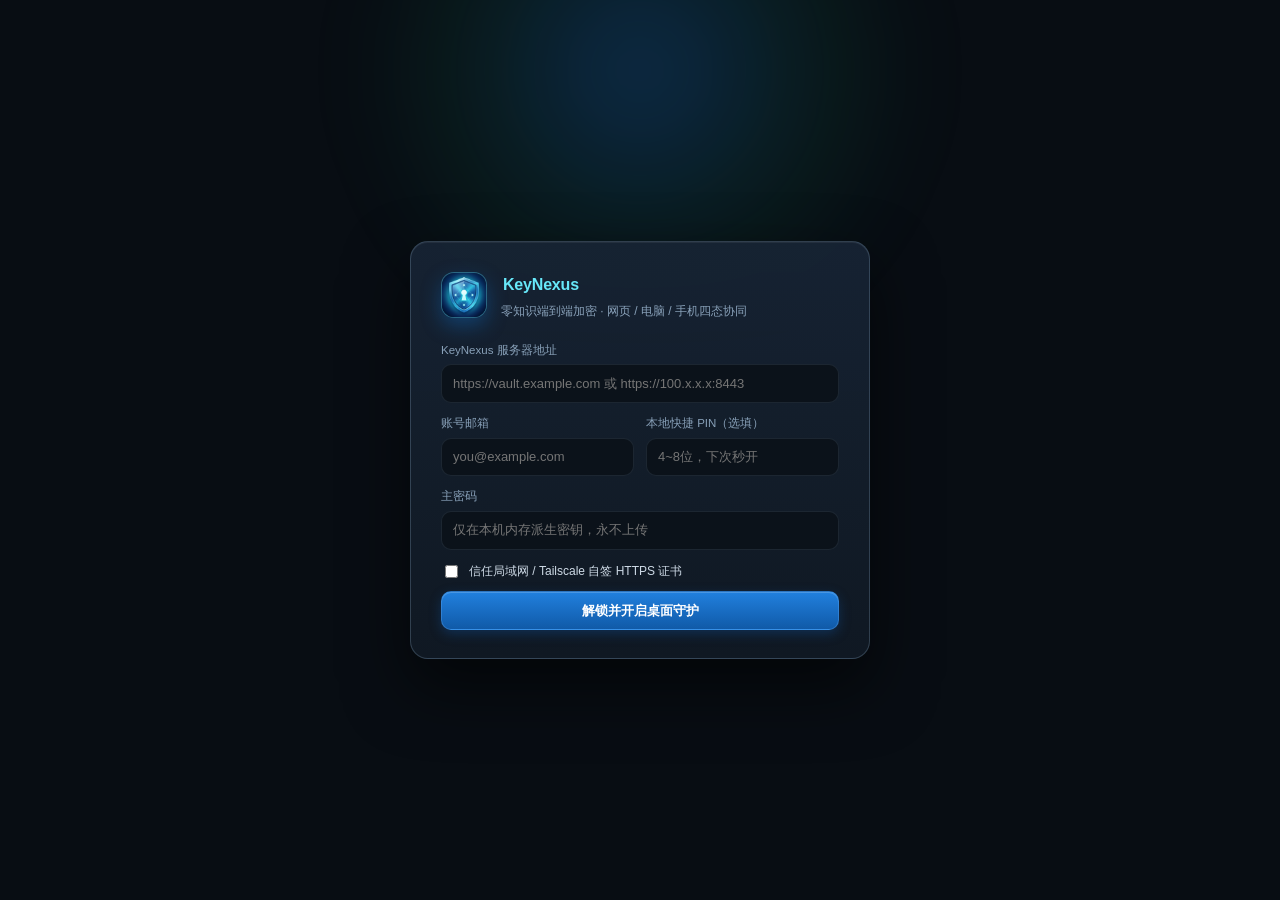
==== clients/desktop/src/index.html @ 999df2e6 "feat(web): redesign AI models page modeled after DeepSeek Harness (v2.0.6)" ====
<!doctype html>
<html lang="zh-CN">
  <head>
    <meta charset="utf-8" />
    <meta name="viewport" content="width=device-width, initial-scale=1" />
    <title>KeyNexus</title>
    <link rel="stylesheet" href="styles.css" />
  </head>
  <body>
    <!-- ==================== 1. 登录与快捷解锁屏 ==================== -->
    <section id="auth-screen" class="auth-screen">
      <div class="auth-ambient"></div>
      <div class="auth-card">
        <div class="auth-brand">
          <div class="brand-mark">
            <img src="brand-icon.png" alt="KeyNexus" class="brand-img" />
          </div>
          <div>
            <h1><span class="brand-en-accent">KeyNexus</span></h1>
            <p>零知识端到端加密 · 网页 / 电脑 / 手机四态协同</p>
          </div>
        </div>

        <!-- 短 PIN 秒开 -->
        <form id="pin-unlock-form" class="auth-form" hidden autocomplete="off">
          <div class="pin-account-pill" id="pin-account-hint"></div>
          <label class="field">
            <span>输入本机快捷 PIN 秒开密码库</span>
            <input id="pin-input" type="password" inputmode="numeric" placeholder="••••" maxlength="16" class="pin-big-input" />
          </label>
          <button type="submit" class="primary full" id="btn-pin-unlock">立即解锁</button>
          <button type="button" class="ghost full" id="btn-switch-master" style="margin-top: 8px">改用主密码重新登录</button>
          <p class="error" id="pin-error" hidden></p>
        </form>

        <!-- 主密码登录 -->
        <form id="master-unlock-form" class="auth-form" autocomplete="off">
          <label class="field">
            <span>KeyNexus 服务器地址</span>
            <input id="auth-server" type="url" placeholder="https://vault.example.com 或 https://100.x.x.x:8443" spellcheck="false" required />
          </label>
          <div class="grid-two">
            <label class="field">
              <span>账号邮箱</span>
              <input id="auth-email" type="email" placeholder="you@example.com" spellcheck="false" required />
            </label>
            <label class="field">
              <span>本地快捷 PIN（选填）</span>
              <input id="auth-setup-pin" type="password" inputmode="numeric" placeholder="4~8位，下次秒开" maxlength="16" />
            </label>
          </div>
          <label class="field">
            <span>主密码</span>
            <input id="auth-password" type="password" placeholder="仅在本机内存派生密钥，永不上传" required />
          </label>
          <label class="check-row">
            <input id="auth-insecure-tls" type="checkbox" />
            <span>信任局域网 / Tailscale 自签 HTTPS 证书</span>
          </label>

          <div id="auth-2fa-box" class="twofactor-box" hidden>
            <div class="grid-two">
              <label class="field">
                <span>验证方式</span>
                <select id="auth-2fa-provider"></select>
              </label>
              <label class="field">
                <span>两步验证码</span>
                <div class="inline-row">
                  <input id="auth-2fa-code" type="text" placeholder="6 位动态码" />
                  <button type="button" id="btn-auth-email-otp" class="ghost small" hidden>发邮件</button>
                </div>
              </label>
            </div>
          </div>

          <button type="submit" class="primary full" id="btn-master-unlock">解锁并开启桌面守护</button>
          <p class="error" id="master-error" hidden></p>
        </form>
      </div>
    </section>

    <!-- ==================== 2. 三栏主工作台 ==================== -->
    <section id="workspace" class="workspace" hidden>
      <!-- 左栏：导航与工作流入口 -->
      <aside class="sidebar">
        <div class="sidebar-brand">
          <div class="brand-mark sm">
            <img src="brand-icon.png" alt="KeyNexus" class="brand-img" />
          </div>
          <div class="brand-txt">
            <b>KeyNexus</b>
            <span id="sidebar-user-email">已加密连接</span>
          </div>
          <span class="watch-pill" id="watch-indicator" title="Win32 窗口监听状态">● 守护中</span>
        </div>

        <div class="sidebar-cta-group">
          <button type="button" class="primary full icon-cta" id="btn-new-item">
            <span>＋ 提交新密码</span>
            <kbd>Ctrl+N</kbd>
          </button>
          <button type="button" class="ai-cta full" id="btn-open-importer">
            <span>✨ 文件 / 截图 AI 导密</span>
          </button>
        </div>

        <div class="sidebar-section-title">按适用终端筛选</div>
        <nav class="nav-group">
          <button type="button" class="nav-item active" data-filter="all">
            <span class="nav-lbl"><i class="dot-ic all"></i>全部密码</span><em id="cnt-all">0</em>
          </button>
          <button type="button" class="nav-item" data-filter="universal">
            <span class="nav-lbl"><i class="dot-ic uni"></i>三端通用账户</span><em id="cnt-universal">0</em>
          </button>
          <button type="button" class="nav-item" data-filter="desktop">
            <span class="nav-lbl"><i class="dot-ic desk"></i>电脑端专属</span><em id="cnt-desktop">0</em>
          </button>
          <button type="button" class="nav-item" data-filter="web">
            <span class="nav-lbl"><i class="dot-ic web"></i>网页端专属</span><em id="cnt-web">0</em>
          </button>
          <button type="button" class="nav-item" data-filter="mobile">
            <span class="nav-lbl"><i class="dot-ic mob"></i>手机端专属</span><em id="cnt-mobile">0</em>
          </button>
          <button type="button" class="nav-item" data-filter="fav">
            <span class="nav-lbl"><i class="dot-ic fav"></i>星标收藏</span><em id="cnt-fav">0</em>
          </button>
          <button type="button" class="nav-item" data-filter="totp">
            <span class="nav-lbl"><i class="dot-ic totp"></i>Authenticator 验证器</span><em id="cnt-totp">0</em>
          </button>
        </nav>

        <div class="sidebar-section-title">文件夹分类</div>
        <nav class="nav-group folders-nav" id="folders-nav"></nav>

        <div class="sidebar-footer">
          <button type="button" class="tool-btn" id="btn-open-providers" title="配置与自定义 AI 模型提供商">🤖 模型源</button>
          <button type="button" class="tool-btn" id="btn-sync-now" title="立即与服务器同步">⟳ 同步</button>
          <button type="button" class="tool-btn" id="btn-open-settings" title="PIN 与桌面监听设置">⚙ 设置</button>
          <button type="button" class="tool-btn lock" id="btn-lock-vault" title="立即锁定密码库">🔒 锁定</button>
        </div>
      </aside>

      <!-- 中栏：快速检索 + 悬停一键复制/键入列表 -->
      <section class="list-pane">
        <div class="list-header">
          <div class="search-box">
            <svg class="search-ic" viewBox="0 0 20 20" width="14" height="14">
              <path d="M8.5 3a5.5 5.5 0 104.38 8.82l3.65 3.65a.75.75 0 101.06-1.06l-3.65-3.65A5.5 5.5 0 008.5 3zm-4 5.5a4 4 0 118 0 4 4 0 01-8 0z" fill="currentColor" />
            </svg>
            <input id="vault-search" type="search" placeholder="搜索名称、账号、域名、.exe…" spellcheck="false" />
            <kbd>Ctrl+F</kbd>
          </div>
          <div class="list-submeta">
            <span id="list-filter-title">全部密码</span>
            <span id="list-result-count" class="muted">0 项</span>
          </div>
        </div>

        <ul id="vault-list" class="vault-list"></ul>

        <div id="vault-empty" class="empty-pane" hidden>
          <div class="empty-icon">🔐</div>
          <p>当前分类下还没有密码记录</p>
          <div class="inline-row" style="justify-content: center">
            <button type="button" class="ghost small" id="btn-empty-create">＋ 手动录入</button>
            <button type="button" class="ghost small" id="btn-empty-ai">✨ 文件 AI 导入</button>
          </div>
        </div>
      </section>

      <!-- 右栏：主画布 -->
      <main class="detail-pane">
        <!-- 欢迎仪表盘（空状态不再单调，直观展示四端概况与快捷卡片） -->
        <div id="pane-welcome" class="welcome-dashboard">
          <div class="dash-hero">
            <h2>欢迎回来，密码守护已就绪</h2>
            <p>全部敏感凭据均以 AES-256-CBC + HMAC-SHA256 零知识密文同步，点击左侧条目查看或直接使用下方快捷入口。</p>
          </div>

          <div class="bento-stats">
            <div class="stat-tile" data-jump="universal">
              <span class="st-tag uni">🌐 三端通用</span>
              <strong id="dash-cnt-uni">0</strong>
              <small>网页 · 电脑 · 手机同号互通</small>
            </div>
            <div class="stat-tile" data-jump="desktop">
              <span class="st-tag desk">💻 电脑端专属</span>
              <strong id="dash-cnt-desk">0</strong>
              <small>打开 .exe 自动右上角提示</small>
            </div>
            <div class="stat-tile" data-jump="web">
              <span class="st-tag web">🕸 网页端专属</span>
              <strong id="dash-cnt-web">0</strong>
              <small>浏览器插件自动填表抓密</small>
            </div>
            <div class="stat-tile" data-jump="mobile">
              <span class="st-tag mob">📱 手机端专属</span>
              <strong id="dash-cnt-mob">0</strong>
              <small>Android 系统级自动填充</small>
            </div>
          </div>

          <div class="shortcut-cards">
            <div class="sc-card">
              <div class="sc-keys"><kbd>Ctrl</kbd> + <kbd>Alt</kbd> + <kbd>P</kbd></div>
              <div>
                <b>识别当前窗口查密码</b>
                <p>在任意软件内按下，右上角立即浮现不抢焦点的密码提示卡，一键模拟键入。</p>
              </div>
            </div>
            <div class="sc-card">
              <div class="sc-keys"><kbd>Ctrl</kbd> + <kbd>Alt</kbd> + <kbd>N</kbd></div>
              <div>
                <b>为当前软件随手记密码</b>
                <p>自动抓取刚才前台软件的 `.exe` 进程名与窗口标题，填完密码回车即绑定。</p>
              </div>
            </div>
          </div>
        </div>

        <!-- 条目详情页（精致分组卡片 + 彩色字符着色 + SVG 动态码进度环） -->
        <div id="pane-detail" class="content-shell" hidden>
          <div class="detail-hero-card">
            <div class="hero-left">
              <div class="squircle-avatar lg" id="d-avatar">PW</div>
              <div class="hero-titles">
                <div class="hero-title-row">
                  <h2 id="d-name"></h2>
                  <button type="button" class="fav-toggle" id="btn-d-fav" title="收藏 / 取消收藏">☆</button>
                </div>
                <div id="d-badges" class="badges"></div>
              </div>
            </div>
            <div class="head-actions">
              <button type="button" class="ghost small" id="btn-d-edit">✎ 编辑</button>
              <button type="button" class="ghost small danger" id="btn-d-delete">删除</button>
            </div>
          </div>

          <!-- 主快捷操作栏 -->
          <div class="quick-action-strip">
            <button type="button" class="primary" id="btn-d-autotype">⌨ 键入密码到上一窗口</button>
            <button type="button" class="ghost" id="btn-d-autotype-both">键入「账号 + Tab + 密码」</button>
            <button type="button" class="ghost" data-copy="password">📋 安全复制密码</button>
          </div>

          <!-- 核心凭据分组 -->
          <div class="field-group-card">
            <div class="fg-row">
              <div class="fg-meta">
                <span class="fg-label">账号 / 用户名</span>
                <code id="d-username" class="fg-value"></code>
              </div>
              <button type="button" class="ghost small" data-copy="username">复制账号</button>
            </div>

            <div class="fg-row">
              <div class="fg-meta">
                <div class="fg-label-line">
                  <span class="fg-label">登录密码</span>
                  <span id="d-strength-pill" class="strength-pill"></span>
                </div>
                <div id="d-password" class="fg-value pwd-masked">••••••••••••••</div>
              </div>
              <div class="inline-row">
                <button type="button" class="ghost small" id="btn-d-reveal">显示</button>
                <button type="button" class="ghost small" data-copy="password">复制密码</button>
              </div>
            </div>

            <div class="fg-row" id="d-totp-row" hidden>
              <div class="fg-meta">
                <span class="fg-label">Authenticator 动态码</span>
                <div class="totp-display-line">
                  <code id="d-totp" class="totp-code"></code>
                  <div class="totp-ring-wrap">
                    <svg class="totp-ring" viewBox="0 0 24 24" width="20" height="20">
                      <circle class="ring-bg" cx="12" cy="12" r="9" />
                      <circle class="ring-fg" id="d-totp-circle" cx="12" cy="12" r="9" stroke-dasharray="56.55" stroke-dashoffset="0" />
                    </svg>
                    <span id="d-totp-left" class="muted"></span>
                  </div>
                </div>
              </div>
              <button type="button" class="ghost small" data-copy="totp">复制验证码</button>
            </div>
          </div>

          <!-- 关联网址与终端规则分组 -->
          <div class="field-group-card" id="d-uris-row" hidden>
            <div class="fg-section-head">关联终端与自动触发规则</div>
            <div id="d-uris" class="uri-chip-list"></div>
          </div>

          <!-- 备注分组 -->
          <div class="field-group-card" id="d-notes-row" hidden>
            <div class="fg-section-head">安全备注</div>
            <pre id="d-notes" class="notes-pre"></pre>
          </div>
        </div>

        <!-- Authenticator 独立动态码竖栏中枢 -->
        <div id="pane-authenticator" class="content-shell" hidden>
          <div class="detail-hero-card da-header">
            <div>
              <h2 style="margin: 0; font-size: 18px">Authenticator 动态码中枢</h2>
              <p class="muted" style="margin: 4px 0 0">所有含两步验证密钥的凭据集中实时刷新，支持一键安全复制或直接键入</p>
            </div>
            <button type="button" class="primary" id="btn-da-toggle-add">＋ 添加验证器</button>
          </div>

          <form id="da-add-form" class="content-card da-add-form" hidden autocomplete="off">
            <div class="card-head">
              <div>
                <h2 style="font-size: 15.5px">新增 Authenticator 验证器</h2>
                <p class="muted" style="margin: 2px 0 0">支持粘贴 Base32 密钥或完整 otpauth:// URI 自动识别名称与账号</p>
              </div>
              <button type="button" class="ghost small" id="btn-da-cancel">收起</button>
            </div>
            <label class="field">
              <span>Authenticator 密钥或 otpauth:// *</span>
              <input id="da-secret" type="text" placeholder="粘贴 Base32 密钥或 otpauth://totp/..." spellcheck="false" required />
            </label>
            <div class="grid-two">
              <label class="field">
                <span>服务名称 *</span>
                <input id="da-name" type="text" placeholder="如：GitHub / Google / 微信" required />
              </label>
              <label class="field">
                <span>账号 / 备注（选填）</span>
                <input id="da-user" type="text" placeholder="邮箱、手机号或用户名" spellcheck="false" />
              </label>
            </div>
            <div class="detail-cta" style="margin-top: 8px">
              <button type="submit" class="primary" id="btn-da-save">🔒 本地零知识加密并保存</button>
            </div>
            <p id="da-add-err" class="error" hidden></p>
          </form>

          <div id="da-list" class="da-list"></div>

          <div id="da-empty" class="empty-pane" hidden>
            <div class="empty-icon">⏱</div>
            <p>暂无 Authenticator 验证器记录</p>
            <button type="button" class="ghost small" id="btn-da-empty-add">＋ 添加首个验证器</button>
          </div>
        </div>

        <!-- 新建 / 编辑密码表单 -->
        <form id="pane-editor" class="content-card" hidden autocomplete="off">
          <div class="card-head">
            <div>
              <h2 id="ed-heading">提交新密码</h2>
              <p class="muted" style="margin: 2px 0 0">在本地完成端到端加密后同步至服务器</p>
            </div>
            <button type="button" class="ghost small" id="btn-ed-cancel">取消</button>
          </div>

          <div class="grid-two">
            <label class="field">
              <span>条目名称 *</span>
              <input id="f-name" type="text" placeholder="如：微信 / Navicat / GitHub" required />
            </label>
            <label class="field">
              <span>适用端口范围（服务端四态分类）</span>
              <select id="f-scope">
                <option value="universal">🌐 三端统一通用账户（网页+电脑+手机互通）</option>
                <option value="desktop">💻 仅电脑客户端密码</option>
                <option value="web">🕸 仅网页端密码</option>
                <option value="mobile">📱 仅手机端密码</option>
              </select>
            </label>
          </div>

          <div class="grid-two">
            <label class="field">
              <span>账号 / 用户名</span>
              <input id="f-username" type="text" placeholder="邮箱、手机号或用户名" spellcheck="false" />
            </label>
            <div class="field">
              <div class="fg-label-line" style="margin-bottom: 4px">
                <span style="font-size: 11px; color: var(--muted)">密码（纯验证器可留空）</span>
                <span id="f-pwd-strength" class="strength-inline"></span>
              </div>
              <div class="inline-row">
                <input id="f-password" type="password" placeholder="输入或点右侧生成强密码" />
                <button type="button" class="ghost small" id="btn-f-eye">显示</button>
                <button type="button" class="ghost small" id="btn-f-gen" title="生成 20 位随机高强度密码">🎲 生成</button>
              </div>
            </div>
          </div>

          <div class="app-picker-box">
            <div class="picker-bar">
              <span>🖥 快速绑定电脑程序（打开该软件时右上角自动给密码提示）</span>
              <button type="button" class="ghost small" id="btn-refresh-apps">↻ 刷新运行中程序</button>
            </div>
            <div class="inline-row">
              <select id="running-apps-select">
                <option value="">-- 点选当前正在运行的 Windows 程序 --</option>
              </select>
              <input id="app-title-filter" type="text" placeholder="可选：仅窗口标题含关键词时提示（如 *登录*）" />
              <button type="button" class="ghost small" id="btn-add-app-rule">＋ 添加规则</button>
            </div>
          </div>

          <label class="field">
            <span>匹配规则列表（每行一条：网址 `https://...` / 电脑程序 `app://进程.exe` / 手机应用 `androidapp://包名`）</span>
            <textarea id="f-uris" rows="3" placeholder="https://wx.qq.com&#10;app://WeChat.exe&#10;androidapp://com.tencent.mm" spellcheck="false"></textarea>
          </label>

          <div class="grid-two">
            <label class="field">
              <span>Authenticator 密钥（选填）</span>
              <input id="f-totp" type="text" placeholder="Base32 密钥或 otpauth:// URI" spellcheck="false" />
            </label>
            <label class="field">
              <span>电脑软件启动提示策略</span>
              <select id="f-trigger">
                <option value="launch">程序每次新启动时提示一次（推荐，切窗口不打扰）</option>
                <option value="always">每次切到匹配窗口时都提示</option>
                <option value="hotkey">静默，仅按 Ctrl+Alt+P 时提示</option>
              </select>
            </label>
          </div>

          <div class="grid-two">
            <label class="field">
              <span>所属文件夹</span>
              <select id="f-folder"><option value="">无文件夹</option></select>
            </label>
            <label class="check-row" style="padding-top: 24px">
              <input id="f-favorite" type="checkbox" />
              <span>设为星标收藏</span>
            </label>
          </div>

          <label class="field">
            <span>备注（选填）</span>
            <textarea id="f-notes" rows="2" placeholder="备注说明、安全问题、端口号等…"></textarea>
          </label>

          <div class="detail-cta">
            <button type="submit" class="primary" id="btn-f-submit">加密保存到 PWDSV 服务器</button>
          </div>
          <p class="error" id="ed-error" hidden></p>
        </form>

        <!-- 多格式文件识别 + AI 智能解析导入台（三步向导式排版） -->
        <div id="pane-importer" class="content-card wide-card" hidden>
          <div class="card-head">
            <div>
              <h2>✨ 多格式文件识别与 AI 密码导入工作台</h2>
              <p class="muted" style="margin: 3px 0 0">原始文件仅在本机内存中读取并直连你选的模型 API，核对无误后本地零知识加密入库</p>
            </div>
            <button type="button" class="ghost small" id="btn-imp-manage-providers">🤖 切换 / 自定义模型提供商</button>
          </div>

          <div class="stepper-bar">
            <div class="step-pill active"><b>1</b> 选择文档 / 表格 / 粘贴截图</div>
            <span class="step-arrow">→</span>
            <div class="step-pill"><b>2</b> 本机直连 AI 归一提取</div>
            <span class="step-arrow">→</span>
            <div class="step-pill"><b>3</b> 核对端口分类并加密上云</div>
          </div>

          <div class="importer-toolbar">
            <label class="field" style="flex: 1; margin: 0">
              <span>当前启用的 AI 模型提供商</span>
              <select id="imp-provider-select"></select>
            </label>
            <label class="check-row" style="margin: 18px 0 0">
              <input id="imp-force-ai" type="checkbox" />
              <span>标准表格也强制调用 AI 深度推断四态分类</span>
            </label>
          </div>

          <div class="dropzone" id="imp-dropzone">
            <div class="format-badges">
              <span>📊 Excel .xlsx</span>
              <span>📄 Word .docx</span>
              <span>📑 PDF 文档</span>
              <span>📋 CSV / JSON</span>
              <span>📝 TXT / MD</span>
              <span>🖼 密码截图 (Ctrl+V)</span>
            </div>
            <p class="drop-title">将任意密码文件拖拽到此处，或直接按 <kbd>Ctrl</kbd> + <kbd>V</kbd> 粘贴截图</p>
            <div class="inline-row" style="justify-content: center; margin-top: 12px">
              <button type="button" class="primary" id="btn-imp-pick-file">📂 选择本地文件开始识别</button>
              <button type="button" class="ghost" id="btn-imp-toggle-text">📝 粘贴杂乱文字解析</button>
            </div>
            <input id="imp-file-input" type="file" accept=".csv,.tsv,.xlsx,.docx,.pdf,.txt,.md,.json,image/*" hidden />
          </div>

          <div id="imp-raw-text-box" style="margin-top: 10px" hidden>
            <textarea id="imp-raw-text" rows="4" placeholder="粘贴任意格式的账号密码文字记录，AI 会自动提取并划分适用端口…"></textarea>
            <button type="button" class="primary" id="btn-imp-parse-text" style="margin-top: 6px">开始提取上方文本</button>
          </div>

          <p id="imp-status" class="site-status" hidden></p>
          <p id="imp-error" class="error" hidden></p>

          <div id="imp-preview-wrap" hidden style="margin-top: 16px">
            <div class="picker-bar">
              <b id="imp-preview-summary">识别结果核对表（可直接点击单元格修改）</b>
              <select id="imp-batch-scope" class="small-select">
                <option value="">批量设置勾选行的适用端口…</option>
                <option value="universal">全部设为：🌐 三端通用</option>
                <option value="web">全部设为：🕸 网页端</option>
                <option value="desktop">全部设为：💻 电脑端</option>
                <option value="mobile">全部设为：📱 手机端</option>
              </select>
            </div>

            <div class="preview-table-scroll">
              <table class="preview-table">
                <thead>
                  <tr>
                    <th style="width: 34px"><input type="checkbox" id="imp-check-all" checked /></th>
                    <th>名称</th>
                    <th>账号 / 用户名</th>
                    <th>密码</th>
                    <th>匹配 URI 规则</th>
                    <th style="width: 120px">适用端口</th>
                    <th style="width: 78px">比对状态</th>
                  </tr>
                </thead>
                <tbody id="imp-preview-tbody"></tbody>
              </table>
            </div>

            <div class="detail-cta">
              <button type="button" class="primary" id="btn-imp-commit">🔒 本地零知识加密并批量上传到服务器</button>
            </div>
          </div>
        </div>

        <!-- AI 模型提供商管理中心 -->
        <div id="pane-providers" class="content-card wide-card" hidden>
          <div class="card-head">
            <div>
              <h2>🤖 AI 模型提供商配置中心</h2>
              <p class="muted" style="margin: 3px 0 0">API Key 由 Windows DPAPI 绑定本机系统账户加密存储，支持内置预设与任意自定义网关</p>
            </div>
            <button type="button" class="ghost small" id="btn-prov-back">← 返回导密工作台</button>
          </div>

          <div class="providers-split">
            <div class="prov-left">
              <div class="picker-bar">
                <span>已保存的模型源</span>
                <button type="button" class="ghost small" id="btn-prov-new-custom">＋ 自定义提供商</button>
              </div>
              <ul id="prov-list" class="vault-list prov-ul"></ul>
              <div class="field" style="margin-top: 10px">
                <span>从内置主流厂商模板添加：</span>
                <div class="inline-row">
                  <select id="prov-preset-select"></select>
                  <button type="button" class="ghost small" id="btn-prov-add-preset">套用模板</button>
                </div>
              </div>
            </div>

            <form id="prov-form" class="prov-right" autocomplete="off">
              <div class="grid-two">
                <label class="field">
                  <span>提供商显示名称 *</span>
                  <input id="p-name" type="text" placeholder="如：我的自建 NewAPI / DeepSeek" required />
                </label>
                <label class="field">
                  <span>接口协议类型 *</span>
                  <select id="p-protocol">
                    <option value="openai-compatible">OpenAI 兼容 (/chat/completions)</option>
                    <option value="gemini">Google Gemini 原生协议</option>
                    <option value="anthropic">Anthropic Claude 原生协议</option>
                  </select>
                </label>
              </div>
              <label class="field">
                <span>API Base URL *</span>
                <input id="p-baseurl" type="url" placeholder="https://api.deepseek.com/v1 或自定义反代地址" spellcheck="false" required />
              </label>
              <label class="check-row">
                <input id="p-exact" type="checkbox" />
                <span>上方地址已是完整精确端点（不再自动追加 `/chat/completions` 等路径）</span>
              </label>
              <label class="field">
                <span>API Key（本地 Ollama 等免鉴权服务可留空）</span>
                <div class="inline-row">
                  <input id="p-apikey" type="password" placeholder="sk-..." spellcheck="false" />
                  <button type="button" class="ghost small" id="btn-prov-detect" title="根据 Base URL 与 API Key 拉取可用模型">🔍 检测模型</button>
                </div>
              </label>
              <div class="grid-two">
                <label class="field">
                  <span>文本解析模型 ID *</span>
                  <input id="p-text-model" type="text" list="p-models-datalist" placeholder="如 deepseek-chat / qwen-plus" required />
                </label>
                <label class="field">
                  <span>图片视觉模型 ID（识图/扫描件必填）</span>
                  <input id="p-vision-model" type="text" list="p-models-datalist" placeholder="如 qwen-vl-max / gpt-4o-mini" />
                </label>
              </div>
              <datalist id="p-models-datalist"></datalist>
              <div id="p-model-picker-row" class="field" hidden>
                <span>已检测到的可用模型（选中后点击填入）</span>
                <div class="inline-row">
                  <select id="p-model-quick"></select>
                  <button type="button" class="ghost small" id="btn-p-use-text">设为文本</button>
                  <button type="button" class="ghost small" id="btn-p-use-vision">设为视觉</button>
                </div>
              </div>
              <label class="field">
                <span>自定义请求头 JSON（选填，供私有网关鉴权）</span>
                <input id="p-headers" type="text" placeholder='{"X-Custom-Token":"xxx"}' spellcheck="false" />
              </label>
              <div class="detail-cta">
                <button type="submit" class="primary">保存并设为当前模型源</button>
                <button type="button" class="ghost" id="btn-prov-test">⚡ 测试连通性</button>
                <button type="button" class="ghost danger" id="btn-prov-delete">删除</button>
              </div>
              <p id="prov-msg" class="muted" style="margin-top: 8px"></p>
            </form>
          </div>
        </div>

        <!-- 设置页 -->
        <div id="pane-settings" class="content-card" hidden>
          <div class="card-head">
            <div class="inline-row">
              <h2 style="margin: 0">⚙ 桌面守护与安全设置</h2>
              <span id="st-cur-ver" class="badge universal">v2.0.6</span>
            </div>
            <button type="button" class="ghost small" id="btn-st-close">返回</button>
          </div>

          <h3 style="margin: 0 0 6px; font-size: 14px">🔄 软件版本与一键更新</h3>
          <p class="muted" style="margin: 0 0 8px">支持填 GitHub 仓库（如 <code>user/repo</code>）直接拉取 GitHub Releases，或留空跟随服务器 <code>/client-releases/latest.json</code>。</p>
          <div class="inline-row">
            <input id="st-update-url" type="text" placeholder="填 GitHub 仓库（如 user/repo）或 latest.json 地址（留空跟随服务器）" spellcheck="false" />
            <button type="button" class="ghost" id="btn-st-check-update">检查更新</button>
            <button type="button" class="primary" id="btn-st-apply-update" hidden>⬇ 一键更新</button>
          </div>
          <p id="st-update-status" class="site-status" style="margin-top: 8px" hidden></p>

          <hr class="sep" />

          <label class="check-row">
            <input id="st-watch-enabled" type="checkbox" />
            <span>开启桌面应用启动监听与右上角无焦点密码提示卡（仅匹配「电脑端」与「三端通用」记录）</span>
          </label>

          <div class="grid-two" style="margin-top: 12px">
            <label class="field">
              <span>空闲自动锁定时间（分钟，0 = 不自动锁）</span>
              <input id="st-lock-mins" type="number" min="0" max="1440" />
            </label>
            <label class="field">
              <span>安全复制后自动清空剪贴板（秒）</span>
              <input id="st-clip-sec" type="number" min="5" max="300" />
            </label>
          </div>

          <hr class="sep" />
          <h3 style="margin: 0 0 6px; font-size: 14px">本机快捷 PIN（PBKDF2 + AES-256-GCM + Windows DPAPI）</h3>
          <p class="muted" id="st-pin-status"></p>
          <div class="inline-row">
            <input id="st-new-pin" type="password" inputmode="numeric" placeholder="输入新的 4 ~ 12 位快捷 PIN" maxlength="16" />
            <button type="button" class="ghost" id="btn-st-save-pin">保存新 PIN</button>
            <button type="button" class="ghost danger" id="btn-st-clear-pin">清除 PIN</button>
          </div>

          <div class="detail-cta">
            <button type="button" class="primary" id="btn-st-save">保存偏好设置</button>
          </div>
        </div>
      </main>
    </section>

    <footer id="toast-bar" class="toast-bar" hidden></footer>
    <script src="app.js" type="module"></script>
  </body>
</html>
---- clients/desktop/src/styles.css ----
:root {
  --bg: #090e14;
  --sidebar: #0d151f;
  --list-bg: #101924;
  --panel: #14202e;
  --panel-elevated: #182738;
  --line: rgba(164, 198, 232, 0.11);
  --line-strong: rgba(164, 198, 232, 0.22);
  --text: #edf3f9;
  --muted: #88a0b8;
  --brand: #1368c4;
  --brand-hover: #1b7ae0;
  --ok: #2ebd85;
  --warn: #f0ad4e;
  --err: #ef6b73;
  --radius-lg: 14px;
  --radius-md: 10px;
  --radius-sm: 7px;
}

* {
  box-sizing: border-box;
}

::-webkit-scrollbar {
  width: 6px;
  height: 6px;
}
::-webkit-scrollbar-thumb {
  background: rgba(140, 175, 210, 0.18);
  border-radius: 999px;
}
::-webkit-scrollbar-thumb:hover {
  background: rgba(140, 175, 210, 0.32);
}

html,
body {
  margin: 0;
  padding: 0;
  height: 100%;
  background: var(--bg);
  color: var(--text);
  font: 13px/1.52 "Inter", "Segoe UI Variable Text", "Segoe UI", "PingFang SC", "Microsoft YaHei", sans-serif;
  user-select: none;
  -webkit-font-smoothing: antialiased;
}

[hidden] {
  display: none !important;
}

/* ==================== 1. 登录与 PIN 解锁屏 ==================== */
.auth-screen {
  position: relative;
  height: 100vh;
  display: flex;
  align-items: center;
  justify-content: center;
  padding: 24px;
  overflow: hidden;
  background: #080d13;
}

.auth-ambient {
  position: absolute;
  width: 680px;
  height: 420px;
  top: -140px;
  background: radial-gradient(circle, rgba(25, 118, 210, 0.28) 0%, rgba(16, 185, 129, 0.08) 45%, transparent 72%);
  filter: blur(36px);
  pointer-events: none;
}

.auth-card {
  position: relative;
  width: 460px;
  background: linear-gradient(180deg, rgba(23, 36, 52, 0.94), rgba(16, 25, 36, 0.97));
  border: 1px solid var(--line-strong);
  border-radius: 18px;
  padding: 28px 30px;
  box-shadow: 0 28px 64px rgba(0, 0, 0, 0.58), inset 0 1px 0 rgba(255, 255, 255, 0.06);
}

.auth-brand {
  display: flex;
  align-items: center;
  gap: 14px;
  margin-bottom: 22px;
}

.brand-mark {
  width: 46px;
  height: 46px;
  border-radius: 13px;
  background: #071428;
  border: 1px solid rgba(86, 204, 242, 0.45);
  display: flex;
  align-items: center;
  justify-content: center;
  overflow: hidden;
  box-shadow: 0 8px 20px rgba(14, 116, 214, 0.36), inset 0 1px 0 rgba(186, 230, 253, 0.28);
  flex: none;
}

.brand-img {
  width: 100%;
  height: 100%;
  object-fit: cover;
  display: block;
}

.brand-mark.sm {
  width: 32px;
  height: 32px;
  border-radius: 9px;
}

.brand-en-accent {
  font-weight: 600;
  font-size: 16px;
  color: #67e8f9;
  margin-left: 2px;
}

.brand-txt b em {
  font-style: normal;
  font-size: 11.5px;
  font-weight: 600;
  color: #67e8f9;
  margin-left: 2px;
}

.auth-brand h1 {
  font-size: 19px;
  font-weight: 700;
  margin: 0;
  letter-spacing: -0.01em;
}

.auth-brand p {
  font-size: 12px;
  color: var(--muted);
  margin: 3px 0 0;
}

.pin-account-pill {
  padding: 9px 12px;
  border-radius: var(--radius-md);
  background: rgba(15, 29, 44, 0.9);
  border: 1px solid var(--line);
  font-size: 12px;
  color: #b7d7f7;
  margin-bottom: 14px;
  word-break: break-all;
}

.pin-big-input {
  text-align: center;
  font-size: 20px !important;
  letter-spacing: 0.35em;
  padding: 10px !important;
}

/* ==================== 通用表单与按钮控件 ==================== */
.field {
  display: block;
  margin-bottom: 12px;
}

.field > span {
  display: block;
  font-size: 11.5px;
  font-weight: 500;
  color: var(--muted);
  margin-bottom: 5px;
}

input[type="text"],
input[type="url"],
input[type="email"],
input[type="password"],
input[type="search"],
input[type="number"],
select,
textarea {
  width: 100%;
  padding: 8.5px 11px;
  border-radius: var(--radius-md);
  border: 1px solid var(--line);
  background: #0b121a;
  color: var(--text);
  font: inherit;
  transition: border-color 0.15s, box-shadow 0.15s;
  outline: none;
}

textarea {
  resize: vertical;
  font-family: "JetBrains Mono", "Cascadia Mono", Consolas, monospace;
  font-size: 12px;
  line-height: 1.5;
}

input:focus,
select:focus,
textarea:focus {
  border-color: #3589e0;
  box-shadow: 0 0 0 3px rgba(53, 137, 224, 0.16);
}

.check-row {
  display: flex;
  align-items: center;
  gap: 8px;
  font-size: 12px;
  color: #cdd9e5;
  margin-bottom: 10px;
  cursor: pointer;
}

.inline-row {
  display: flex;
  align-items: center;
  gap: 8px;
}

.inline-row > input,
.inline-row > select {
  flex: 1;
}

.grid-two {
  display: grid;
  grid-template-columns: 1fr 1fr;
  gap: 12px;
}

button {
  font: inherit;
  cursor: pointer;
  transition: all 0.14s ease;
}

button.primary {
  padding: 9px 16px;
  border-radius: var(--radius-md);
  border: 1px solid rgba(112, 184, 255, 0.28);
  background: linear-gradient(180deg, #2180de 0%, #105aa8 100%);
  color: #fff;
  font-weight: 600;
  box-shadow: 0 4px 12px rgba(16, 90, 168, 0.35), inset 0 1px 0 rgba(255, 255, 255, 0.18);
}

button.primary:hover:not(:disabled) {
  background: linear-gradient(180deg, #2a8be8 0%, #1466bc 100%);
  transform: translateY(-0.5px);
}

button.primary:disabled {
  opacity: 0.55;
  cursor: default;
}

button.full {
  width: 100%;
}

button.ghost {
  padding: 7.5px 12px;
  border-radius: var(--radius-md);
  border: 1px solid var(--line);
  background: rgba(28, 43, 61, 0.72);
  color: var(--text);
}

button.ghost:hover {
  background: rgba(38, 58, 82, 0.92);
  border-color: var(--line-strong);
}

button.ghost.small {
  padding: 4.5px 9.5px;
  font-size: 11.5px;
  border-radius: var(--radius-sm);
  white-space: nowrap;
}

button.danger {
  color: #ff949c;
  border-color: rgba(239, 107, 115, 0.3);
}

button.danger:hover {
  background: rgba(239, 107, 115, 0.14);
}

.error {
  color: var(--err);
  font-size: 12px;
  margin: 8px 0 0;
}

.twofactor-box {
  padding: 10px 12px 2px;
  margin-bottom: 10px;
  border-radius: var(--radius-md);
  background: rgba(16, 30, 46, 0.85);
  border: 1px solid rgba(53, 137, 224, 0.3);
}

kbd {
  background: rgba(255, 255, 255, 0.06);
  border: 1px solid var(--line);
  border-radius: 5px;
  padding: 1px 5px;
  font-family: ui-monospace, Consolas, monospace;
  font-size: 10.5px;
  color: #b5cbe0;
}

/* ==================== 2. 三栏主工作台 ==================== */
.workspace {
  display: grid;
  grid-template-columns: 232px 320px 1fr;
  height: 100vh;
}

/* 左栏：导航 */
.sidebar {
  background: var(--sidebar);
  border-right: 1px solid var(--line);
  display: flex;
  flex-direction: column;
  padding: 14px 12px 12px;
}

.sidebar-brand {
  display: flex;
  align-items: center;
  gap: 9px;
  padding: 2px 4px 14px;
}

.brand-txt {
  display: flex;
  flex-direction: column;
  min-width: 0;
  flex: 1;
}

.brand-txt b {
  font-size: 14px;
  letter-spacing: 0.04em;
  color: #f0f7ff;
  line-height: 1.2;
}

.brand-txt span {
  font-size: 10.5px;
  color: var(--muted);
  overflow: hidden;
  text-overflow: ellipsis;
  white-space: nowrap;
}

.watch-pill {
  font-size: 10px;
  font-weight: 600;
  color: #5eead4;
  background: rgba(45, 212, 191, 0.12);
  border: 1px solid rgba(45, 212, 191, 0.28);
  border-radius: 999px;
  padding: 2px 7px;
  white-space: nowrap;
}

.watch-pill.off {
  color: var(--muted);
  background: transparent;
  border-color: var(--line);
}

.sidebar-cta-group {
  display: flex;
  flex-direction: column;
  gap: 7px;
  margin-bottom: 14px;
}

.icon-cta {
  display: flex;
  align-items: center;
  justify-content: space-between;
  padding: 8.5px 12px !important;
}

.icon-cta kbd {
  background: rgba(0, 0, 0, 0.22);
  border-color: rgba(255, 255, 255, 0.18);
  color: #e2f1ff;
}

.ai-cta {
  padding: 8px 12px;
  border-radius: var(--radius-md);
  border: 1px solid rgba(139, 92, 246, 0.36);
  background: linear-gradient(135deg, rgba(88, 56, 179, 0.32), rgba(23, 88, 166, 0.28));
  color: #e9dfff;
  font-weight: 600;
  text-align: left;
}

.ai-cta:hover {
  border-color: rgba(167, 139, 250, 0.6);
  background: linear-gradient(135deg, rgba(104, 68, 204, 0.44), rgba(29, 104, 194, 0.38));
}

.sidebar-section-title {
  font-size: 10.5px;
  font-weight: 600;
  text-transform: uppercase;
  letter-spacing: 0.06em;
  color: #678099;
  padding: 6px 8px 5px;
}

.nav-group {
  display: flex;
  flex-direction: column;
  gap: 2px;
}

.folders-nav {
  flex: 1;
  overflow-y: auto;
  margin-bottom: 8px;
}

.nav-item {
  display: flex;
  align-items: center;
  justify-content: space-between;
  padding: 7px 10px;
  border: 1px solid transparent;
  border-radius: var(--radius-sm);
  background: transparent;
  color: #c6d4e2;
  text-align: left;
  font-size: 12.5px;
}

.nav-lbl {
  display: flex;
  align-items: center;
  gap: 8px;
  min-width: 0;
  overflow: hidden;
  text-overflow: ellipsis;
  white-space: nowrap;
}

.dot-ic {
  width: 7px;
  height: 7px;
  border-radius: 50%;
  display: inline-block;
  flex: none;
}
.dot-ic.all { background: #94a3b8; }
.dot-ic.uni { background: #38bdf8; box-shadow: 0 0 6px rgba(56, 189, 248, 0.5); }
.dot-ic.desk { background: #34d399; }
.dot-ic.web { background: #a78bfa; }
.dot-ic.mob { background: #fb923c; }
.dot-ic.fav { background: #facc15; }
.dot-ic.totp { background: #2dd4bf; box-shadow: 0 0 6px rgba(45, 212, 191, 0.45); }

.nav-item em {
  font-style: normal;
  font-size: 11px;
  color: #6e87a0;
  background: rgba(255, 255, 255, 0.04);
  padding: 0 6px;
  border-radius: 999px;
}

.nav-item:hover {
  background: rgba(255, 255, 255, 0.04);
  color: #fff;
}

.nav-item.active {
  background: rgba(33, 128, 222, 0.16);
  border-color: rgba(56, 152, 245, 0.28);
  color: #fff;
  font-weight: 600;
}

.nav-item.active em {
  background: rgba(56, 152, 245, 0.25);
  color: #d8ecff;
}

.sidebar-footer {
  border-top: 1px solid var(--line);
  padding-top: 10px;
  display: grid;
  grid-template-columns: repeat(4, 1fr);
  gap: 4px;
}

.tool-btn {
  border: 1px solid transparent;
  background: rgba(255, 255, 255, 0.03);
  color: var(--muted);
  border-radius: var(--radius-sm);
  padding: 6px 2px;
  font-size: 11px;
}

.tool-btn:hover {
  background: rgba(255, 255, 255, 0.08);
  color: var(--text);
}

.tool-btn.lock:hover {
  color: #ff9ca3;
}

.tool-btn.has-update {
  color: #fbbf24;
  border-color: rgba(245, 158, 11, 0.38);
}

/* ==================== 中栏：高密度实用列表（含圆角图标 + 悬停秒复制/键入） ==================== */
.list-pane {
  background: var(--list-bg);
  border-right: 1px solid var(--line);
  display: flex;
  flex-direction: column;
  min-width: 0;
}

.list-header {
  padding: 12px 12px 8px;
  border-bottom: 1px solid var(--line);
}

.search-box {
  position: relative;
  display: flex;
  align-items: center;
}

.search-ic {
  position: absolute;
  left: 10px;
  color: #6c859e;
  pointer-events: none;
}

.search-box input {
  padding-left: 31px;
  padding-right: 48px;
  background: #0a1118;
}

.search-box kbd {
  position: absolute;
  right: 8px;
  pointer-events: none;
}

.list-submeta {
  display: flex;
  justify-content: space-between;
  align-items: center;
  font-size: 11px;
  color: var(--muted);
  margin-top: 8px;
  padding: 0 2px;
}

.vault-list {
  list-style: none;
  margin: 0;
  padding: 8px;
  flex: 1;
  overflow-y: auto;
}

.vault-list li {
  position: relative;
  display: flex;
  align-items: center;
  gap: 10px;
  padding: 9px 10px;
  border-radius: var(--radius-md);
  cursor: pointer;
  border: 1px solid transparent;
  margin-bottom: 3px;
  transition: background 0.12s, border-color 0.12s;
}

.vault-list li:hover {
  background: rgba(255, 255, 255, 0.045);
}

.vault-list li.active {
  background: linear-gradient(90deg, rgba(28, 108, 190, 0.24), rgba(28, 108, 190, 0.1));
  border-color: rgba(66, 153, 225, 0.36);
}

/* 圆角品牌色字母头像 */
.squircle-avatar {
  width: 34px;
  height: 34px;
  border-radius: 9px;
  display: flex;
  align-items: center;
  justify-content: center;
  font-weight: 700;
  font-size: 13px;
  color: #fff;
  flex: none;
  letter-spacing: 0.02em;
  box-shadow: inset 0 1px 0 rgba(255, 255, 255, 0.22);
}

.squircle-avatar.lg {
  width: 48px;
  height: 48px;
  border-radius: 13px;
  font-size: 18px;
}

.row-main {
  flex: 1;
  min-width: 0;
}

.vault-list .row-top {
  display: flex;
  align-items: center;
  gap: 6px;
  font-weight: 600;
  font-size: 13px;
  color: #f1f6fb;
}

.row-title-txt {
  overflow: hidden;
  text-overflow: ellipsis;
  white-space: nowrap;
}

.vault-list .row-sub {
  font-size: 11.5px;
  color: var(--muted);
  overflow: hidden;
  text-overflow: ellipsis;
  white-space: nowrap;
  margin-top: 1px;
}

/* 列表悬停快捷微按钮：无需进详情即可一键复制密码或模拟键入 */
.row-quick-ops {
  display: none;
  align-items: center;
  gap: 4px;
}

.vault-list li:hover .row-quick-ops {
  display: flex;
}

.vault-list li:hover .row-scope-badge {
  display: none;
}

.micro-btn {
  border: 1px solid var(--line-strong);
  background: #17283a;
  color: #d6eaff;
  border-radius: 6px;
  padding: 3px 6px;
  font-size: 10.5px;
  line-height: 1.2;
}

.micro-btn:hover {
  background: var(--brand);
  color: #fff;
}

.empty-pane {
  padding: 48px 16px;
  text-align: center;
  color: var(--muted);
}

.empty-icon {
  font-size: 28px;
  margin-bottom: 6px;
}

/* ==================== 右栏：详情仪表盘与表单卡片 ==================== */
.detail-pane {
  padding: 24px 30px;
  overflow-y: auto;
  background: radial-gradient(circle at 100% 0%, rgba(22, 65, 114, 0.14), transparent 55%);
}

/* 欢迎概览 Bento 面板 */
.welcome-dashboard {
  max-width: 760px;
  margin: 18px auto;
}

.dash-hero h2 {
  margin: 0 0 6px;
  font-size: 20px;
}

.dash-hero p {
  margin: 0 0 20px;
  color: var(--muted);
}

.bento-stats {
  display: grid;
  grid-template-columns: repeat(4, 1fr);
  gap: 12px;
  margin-bottom: 20px;
}

.stat-tile {
  background: var(--panel);
  border: 1px solid var(--line);
  border-radius: var(--radius-lg);
  padding: 14px;
  cursor: pointer;
  transition: transform 0.14s, border-color 0.14s;
}

.stat-tile:hover {
  transform: translateY(-2px);
  border-color: var(--line-strong);
}

.stat-tile strong {
  display: block;
  font-size: 26px;
  margin: 8px 0 3px;
  font-variant-numeric: tabular-nums;
}

.stat-tile small {
  font-size: 11px;
  color: var(--muted);
}

.st-tag {
  font-size: 11px;
  font-weight: 600;
}
.st-tag.uni { color: #7dd3fc; }
.st-tag.desk { color: #6ee7b7; }
.st-tag.web { color: #c4b5fd; }
.st-tag.mob { color: #fdba74; }

.shortcut-cards {
  display: grid;
  grid-template-columns: 1fr 1fr;
  gap: 12px;
}

.sc-card {
  background: rgba(20, 32, 46, 0.72);
  border: 1px solid var(--line);
  border-radius: var(--radius-lg);
  padding: 14px 16px;
  display: flex;
  flex-direction: column;
  gap: 8px;
}

.sc-card p {
  margin: 3px 0 0;
  font-size: 12px;
  color: var(--muted);
}

/* 详情页模块化分组 */
.content-shell {
  max-width: 720px;
  display: flex;
  flex-direction: column;
  gap: 14px;
}

.detail-hero-card {
  display: flex;
  align-items: center;
  justify-content: space-between;
  gap: 14px;
  background: var(--panel);
  border: 1px solid var(--line);
  border-radius: var(--radius-lg);
  padding: 18px 20px;
}

.hero-left {
  display: flex;
  align-items: center;
  gap: 14px;
  min-width: 0;
}

.hero-title-row {
  display: flex;
  align-items: center;
  gap: 8px;
}

.hero-title-row h2 {
  margin: 0;
  font-size: 19px;
  user-select: text;
}

.fav-toggle {
  border: 0;
  background: transparent;
  color: #facc15;
  font-size: 18px;
  padding: 0 4px;
  line-height: 1;
}

.quick-action-strip {
  display: flex;
  gap: 8px;
}

.field-group-card {
  background: var(--panel);
  border: 1px solid var(--line);
  border-radius: var(--radius-lg);
  padding: 6px 18px;
}

.fg-section-head {
  font-size: 11px;
  font-weight: 600;
  color: var(--muted);
  padding: 10px 0 6px;
  text-transform: uppercase;
  letter-spacing: 0.05em;
}

.fg-row {
  display: flex;
  align-items: center;
  justify-content: space-between;
  gap: 14px;
  padding: 12px 0;
  border-bottom: 1px solid var(--line);
}

.fg-row:last-child {
  border-bottom: 0;
}

.fg-meta {
  min-width: 0;
  flex: 1;
}

.fg-label-line {
  display: flex;
  align-items: center;
  gap: 8px;
}

.fg-label {
  display: block;
  font-size: 11px;
  color: var(--muted);
  margin-bottom: 3px;
}

.fg-value {
  font-family: "JetBrains Mono", "Cascadia Mono", Consolas, monospace;
  font-size: 13.5px;
  word-break: break-all;
  user-select: text;
}

.pwd-masked {
  letter-spacing: 0.14em;
  color: #9cb3c9;
}

/* 密码明文字符语义着色：数字蓝、符号绿，彻底告别 0/O 与 1/l 混淆 */
.pwd-char-num { color: #60a5fa; font-weight: 600; }
.pwd-char-sym { color: #34d399; font-weight: 600; }

.strength-pill,
.strength-inline {
  font-size: 10.5px;
  padding: 1px 7px;
  border-radius: 999px;
  font-weight: 600;
}
.strength-weak { background: rgba(239, 107, 115, 0.16); color: #ff949c; }
.strength-mid { background: rgba(240, 173, 78, 0.16); color: #f8cb7a; }
.strength-strong { background: rgba(46, 189, 133, 0.16); color: #6ee7b7; }

.totp-display-line {
  display: flex;
  align-items: center;
  gap: 12px;
  margin-top: 2px;
}

.totp-code {
  color: #5eead4;
  font-family: "JetBrains Mono", Consolas, monospace;
  font-size: 20px;
  font-weight: 700;
  letter-spacing: 0.12em;
  user-select: text;
}

.totp-ring-wrap {
  display: inline-flex;
  align-items: center;
  gap: 5px;
}

.totp-ring {
  transform: rotate(-90deg);
}
.totp-ring .ring-bg {
  fill: none;
  stroke: rgba(255, 255, 255, 0.1);
  stroke-width: 2.6;
}
.totp-ring .ring-fg {
  fill: none;
  stroke: #34d399;
  stroke-width: 2.6;
  stroke-linecap: round;
  transition: stroke-dashoffset 0.3s linear;
}

.uri-chip-list {
  display: flex;
  flex-direction: column;
  gap: 6px;
  padding-bottom: 10px;
}

.uri-chip {
  display: flex;
  align-items: center;
  gap: 8px;
  padding: 7px 10px;
  border-radius: var(--radius-sm);
  background: rgba(11, 18, 26, 0.7);
  border: 1px solid var(--line);
  font-family: ui-monospace, Consolas, monospace;
  font-size: 12px;
  user-select: text;
}

.notes-pre {
  margin: 0 0 10px;
  white-space: pre-wrap;
  font: inherit;
  color: #d3e0ec;
  user-select: text;
}

/* ==================== 卡片容器与 AI 导密台 ==================== */
.content-card {
  max-width: 740px;
  background: var(--panel);
  border: 1px solid var(--line);
  border-radius: var(--radius-lg);
  padding: 22px 24px;
}

.content-card.wide-card {
  max-width: 980px;
}

.card-head {
  display: flex;
  align-items: flex-start;
  justify-content: space-between;
  gap: 12px;
  border-bottom: 1px solid var(--line);
  padding-bottom: 14px;
  margin-bottom: 16px;
}

.card-head h2 {
  margin: 0;
  font-size: 17px;
}

.head-actions {
  display: flex;
  gap: 8px;
}

.badges {
  display: flex;
  flex-wrap: wrap;
  gap: 6px;
  margin-top: 5px;
}

.badge {
  font-size: 10.5px;
  font-weight: 600;
  padding: 2px 8px;
  border-radius: 999px;
  background: rgba(148, 163, 184, 0.16);
  color: #cbd5e1;
  white-space: nowrap;
}
.badge.universal { background: rgba(56, 189, 248, 0.16); color: #7dd3fc; border: 1px solid rgba(56, 189, 248, 0.28); }
.badge.app { background: rgba(52, 211, 153, 0.15); color: #6ee7b7; border: 1px solid rgba(52, 211, 153, 0.28); }
.badge.web { background: rgba(167, 139, 250, 0.16); color: #c4b5fd; border: 1px solid rgba(167, 139, 250, 0.28); }
.badge.mobile { background: rgba(251, 146, 60, 0.16); color: #fdba74; border: 1px solid rgba(251, 146, 60, 0.28); }

.app-picker-box {
  background: rgba(11, 18, 26, 0.72);
  border: 1px solid rgba(56, 152, 245, 0.26);
  border-radius: var(--radius-md);
  padding: 11px 13px;
  margin-bottom: 12px;
}

.picker-bar {
  display: flex;
  align-items: center;
  justify-content: space-between;
  font-size: 12px;
  color: #9ecbff;
  margin-bottom: 8px;
}

.stepper-bar {
  display: flex;
  align-items: center;
  gap: 10px;
  margin-bottom: 14px;
  padding: 9px 12px;
  background: rgba(11, 18, 26, 0.65);
  border-radius: var(--radius-md);
  border: 1px solid var(--line);
  font-size: 12px;
}

.step-pill {
  display: flex;
  align-items: center;
  gap: 6px;
  color: var(--muted);
}
.step-pill b {
  width: 18px;
  height: 18px;
  border-radius: 50%;
  background: rgba(255, 255, 255, 0.08);
  display: inline-flex;
  align-items: center;
  justify-content: center;
  font-size: 11px;
}
.step-pill.active {
  color: #e2f1ff;
  font-weight: 600;
}
.step-pill.active b {
  background: var(--brand);
  color: #fff;
}
.step-arrow {
  color: #4f6780;
}

.importer-toolbar {
  display: flex;
  align-items: center;
  gap: 14px;
  margin-bottom: 12px;
}

.dropzone {
  border: 1.5px dashed rgba(86, 156, 226, 0.42);
  border-radius: var(--radius-lg);
  padding: 22px 18px;
  text-align: center;
  background: linear-gradient(180deg, rgba(15, 26, 38, 0.8), rgba(11, 18, 26, 0.9));
  transition: border-color 0.15s, background 0.15s;
}

.dropzone.dragover {
  border-color: #60a5fa;
  background: rgba(25, 52, 82, 0.55);
}

.format-badges {
  display: flex;
  flex-wrap: wrap;
  justify-content: center;
  gap: 6px;
  margin-bottom: 10px;
}

.format-badges span {
  font-size: 11px;
  padding: 3px 9px;
  border-radius: 999px;
  background: rgba(255, 255, 255, 0.05);
  border: 1px solid var(--line);
  color: #bdd3e8;
}

.drop-title {
  margin: 0;
  color: #dcebfa;
  font-size: 13.5px;
}

.site-status {
  margin: 12px 0 0;
  padding: 9px 13px;
  border-radius: var(--radius-md);
  background: rgba(22, 65, 108, 0.45);
  border: 1px solid rgba(56, 152, 245, 0.35);
  color: #b7dcff;
  font-size: 12px;
}

.small-select {
  width: auto !important;
  padding: 5px 10px !important;
  font-size: 12px !important;
}

.preview-table-scroll {
  max-height: 310px;
  overflow: auto;
  border: 1px solid var(--line);
  border-radius: var(--radius-md);
  background: #0b121a;
}

.preview-table {
  width: 100%;
  border-collapse: collapse;
  font-size: 12px;
}

.preview-table th,
.preview-table td {
  padding: 7px 8px;
  border-bottom: 1px solid var(--line);
  text-align: left;
}

.preview-table th {
  position: sticky;
  top: 0;
  background: #121e2b;
  color: var(--muted);
  font-weight: 600;
  z-index: 1;
}

.preview-table input[type="text"],
.preview-table select {
  padding: 5px 7px;
  font-size: 12px;
  border-radius: 6px;
}

.providers-split {
  display: grid;
  grid-template-columns: 280px 1fr;
  gap: 18px;
}

.prov-ul {
  max-height: 330px;
  background: #0b121a;
  border-radius: var(--radius-md);
  border: 1px solid var(--line);
}

.detail-cta {
  display: flex;
  gap: 10px;
  margin-top: 18px;
}

.sep {
  border: 0;
  border-top: 1px solid var(--line);
  margin: 18px 0;
}

.muted {
  color: var(--muted);
  font-size: 12px;
}

.toast-bar {
  position: fixed;
  right: 24px;
  bottom: 20px;
  background: linear-gradient(180deg, #1b4978, #123458);
  border: 1px solid rgba(104, 178, 248, 0.45);
  color: #fff;
  padding: 9px 18px;
  border-radius: 999px;
  box-shadow: 0 12px 30px rgba(0, 0, 0, 0.5);
  font-size: 12.5px;
  font-weight: 500;
  z-index: 50;
}

/* ==================== Authenticator 独立动态码竖栏 ==================== */
.da-add-form {
  max-width: none;
  padding: 16px 20px;
  border-color: rgba(45, 212, 191, 0.32);
}

.da-list {
  display: flex;
  flex-direction: column;
  gap: 10px;
}

.da-card {
  position: relative;
  overflow: hidden;
  display: flex;
  align-items: center;
  justify-content: space-between;
  gap: 16px;
  background: var(--panel);
  border: 1px solid var(--line);
  border-radius: var(--radius-lg);
  padding: 13px 16px 13px 18px;
  transition: border-color 0.14s, background 0.14s;
}

.da-card:hover {
  border-color: rgba(45, 212, 191, 0.36);
  background: var(--panel-hover);
}

.da-accent {
  position: absolute;
  left: 0;
  top: 8px;
  bottom: 8px;
  width: 3.5px;
  border-radius: 0 3px 3px 0;
}

.da-card-left {
  display: flex;
  align-items: center;
  gap: 14px;
  min-width: 0;
  flex: 1;
}

.da-ring-avatar {
  position: relative;
  width: 48px;
  height: 48px;
  flex: none;
  display: flex;
  align-items: center;
  justify-content: center;
}

.da-ring-svg {
  position: absolute;
  inset: 0;
  transform: rotate(-90deg);
}

.da-ring-svg .ring-bg {
  fill: none;
  stroke: rgba(255, 255, 255, 0.1);
  stroke-width: 2.8;
}

.da-ring-svg .ring-fg {
  fill: none;
  stroke: #34d399;
  stroke-width: 2.8;
  stroke-linecap: round;
  transition: stroke-dashoffset 0.3s linear, stroke 0.2s;
}

.squircle-avatar.round {
  width: 36px;
  height: 36px;
  border-radius: 50%;
  font-size: 13px;
}

.da-sec-badge {
  position: absolute;
  right: -3px;
  bottom: -2px;
  background: #0d1926;
  border: 1px solid var(--line-strong);
  border-radius: 999px;
  font-size: 9.5px;
  font-style: normal;
  padding: 0 4.5px;
  color: #9bb3cb;
  font-variant-numeric: tabular-nums;
  line-height: 1.45;
}

.da-sec-badge.urgent {
  color: #fbbf24;
  border-color: rgba(245, 158, 11, 0.5);
}

.da-card-meta {
  min-width: 0;
  flex: 1;
  display: flex;
  flex-direction: column;
  gap: 3px;
}

.da-title-line {
  display: flex;
  align-items: baseline;
  gap: 8px;
  min-width: 0;
}

.da-card-name {
  font-size: 14px;
  font-weight: 600;
  color: #f1f6fb;
  overflow: hidden;
  text-overflow: ellipsis;
  white-space: nowrap;
  flex: none;
  max-width: 55%;
}

.da-card-user {
  font-size: 12px;
  color: var(--muted);
  overflow: hidden;
  text-overflow: ellipsis;
  white-space: nowrap;
  flex: 1;
  min-width: 0;
}

.da-card-right {
  display: flex;
  align-items: center;
  gap: 8px;
  flex: none;
}

.da-code {
  color: #5eead4;
  font-family: "JetBrains Mono", Consolas, monospace;
  font-size: 24px;
  font-weight: 700;
  letter-spacing: 0.16em;
  font-variant-numeric: tabular-nums;
  user-select: text;
  line-height: 1.15;
}

.da-code.invalid {
  color: var(--err);
  font-size: 13px;
  letter-spacing: 0;
}

.da-card-ops {
  display: flex;
  align-items: center;
  gap: 6px;
}
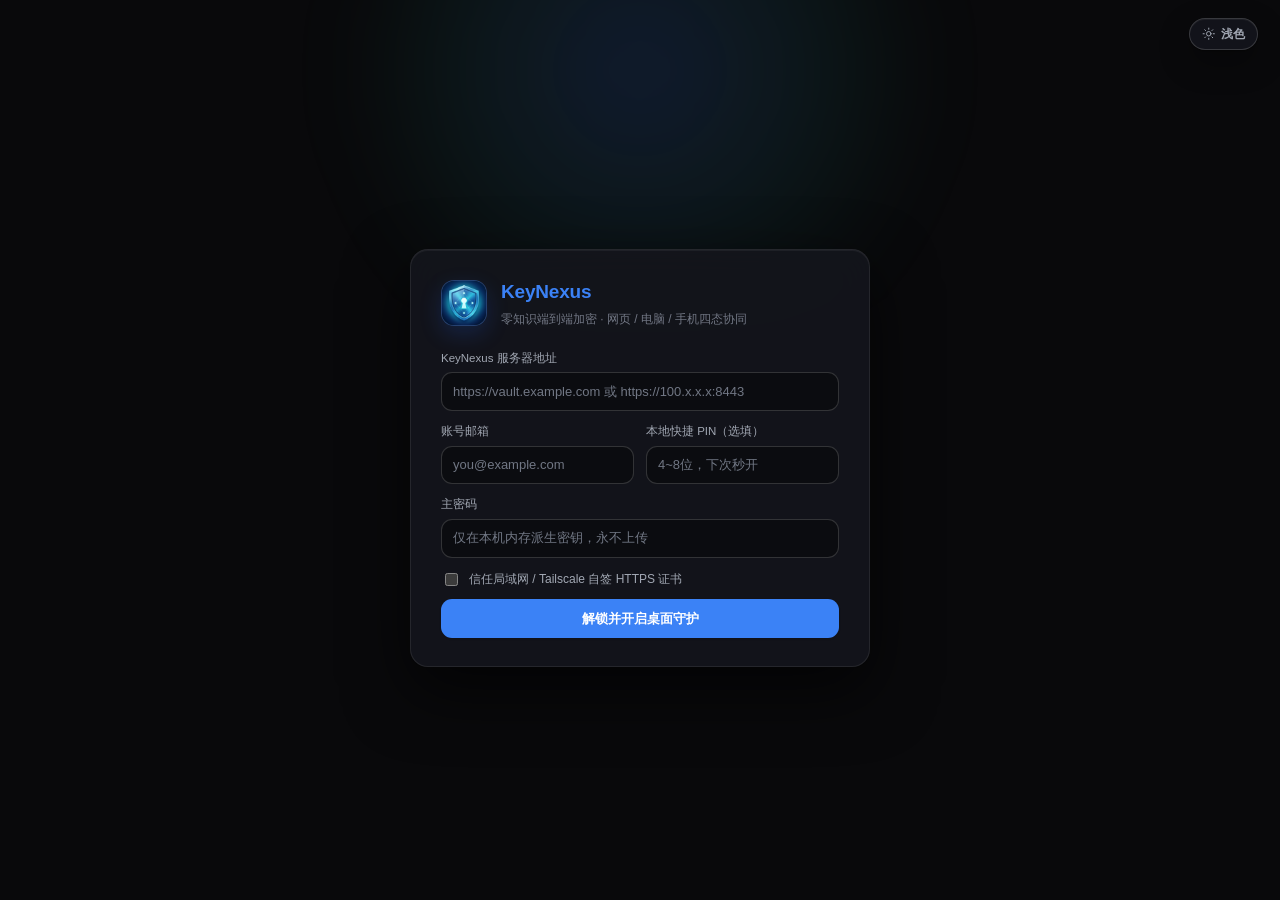
==== commit 777f2f58: "feat(ui): sync obsidian dark + porcelain light dual-theme redesign to Desktop and Mobile (v2.2.0)" ====
--- a/clients/desktop/src/index.html
+++ b/clients/desktop/src/index.html
@@ -1,5 +1,5 @@
 <!doctype html>
-<html lang="zh-CN">
+<html lang="zh-CN" data-theme="dark">
   <head>
     <meta charset="utf-8" />
     <meta name="viewport" content="width=device-width, initial-scale=1" />
@@ -10,6 +10,14 @@
     <!-- ==================== 1. 登录与快捷解锁屏 ==================== -->
     <section id="auth-screen" class="auth-screen">
       <div class="auth-ambient"></div>
+      <button type="button" class="theme-float-btn" id="btn-auth-theme" title="切换深浅主题" aria-label="切换深浅主题">
+        <svg class="ic sm" viewBox="0 0 24 24" aria-hidden="true">
+          <circle cx="12" cy="12" r="4" />
+          <path d="M12 2v2M12 20v2M4.93 4.93l1.41 1.41M17.66 17.66l1.41 1.41M2 12h2M20 12h2M6.34 17.66l-1.41 1.41M19.07 4.93l-1.41 1.41" />
+        </svg>
+        <span id="auth-theme-label">浅色</span>
+      </button>
+
       <div class="auth-card">
         <div class="auth-brand">
           <div class="brand-mark">
@@ -92,21 +100,42 @@
             <b>KeyNexus</b>
             <span id="sidebar-user-email">已加密连接</span>
           </div>
-          <span class="watch-pill" id="watch-indicator" title="Win32 窗口监听状态">● 守护中</span>
+          <span class="watch-pill" id="watch-indicator" title="Win32 窗口监听状态">
+            <i class="watch-dot" aria-hidden="true"></i>
+            <span>守护中</span>
+          </span>
+          <button type="button" class="icon-btn" id="btn-sidebar-theme" title="切换深浅主题" aria-label="切换深浅主题">
+            <svg class="ic sm" viewBox="0 0 24 24" aria-hidden="true">
+              <circle cx="12" cy="12" r="4" />
+              <path d="M12 2v2M12 20v2M4.93 4.93l1.41 1.41M17.66 17.66l1.41 1.41M2 12h2M20 12h2M6.34 17.66l-1.41 1.41M19.07 4.93l-1.41 1.41" />
+            </svg>
+          </button>
         </div>
 
         <div class="sidebar-cta-group">
           <button type="button" class="primary full icon-cta" id="btn-new-item">
-            <span>＋ 提交新密码</span>
+            <span class="nav-lbl">
+              <svg class="ic sm" viewBox="0 0 24 24" aria-hidden="true">
+                <line x1="12" y1="5" x2="12" y2="19" />
+                <line x1="5" y1="12" x2="19" y2="12" />
+              </svg>
+              <span>提交新密码</span>
+            </span>
             <kbd>Ctrl+N</kbd>
           </button>
           <button type="button" class="ai-cta full" id="btn-open-importer">
-            <span>✨ 文件 / 截图 AI 导密</span>
+            <span class="nav-lbl">
+              <svg class="ic sm" viewBox="0 0 24 24" aria-hidden="true">
+                <path d="M12 3l1.9 4.6L18.5 9.5l-4.6 1.9L12 16l-1.9-4.6L5.5 9.5l4.6-1.9z" />
+                <path d="M19 15l.9 2.1L22 18l-2.1.9L19 21l-.9-2.1L16 18l2.1-.9z" />
+              </svg>
+              <span>文件 / 截图 AI 导密</span>
+            </span>
           </button>
         </div>
 
         <div class="sidebar-section-title">按适用终端筛选</div>
-        <nav class="nav-group">
+        <nav class="nav-group nav-filters">
           <button type="button" class="nav-item active" data-filter="all">
             <span class="nav-lbl"><i class="dot-ic all"></i>全部密码</span><em id="cnt-all">0</em>
           </button>
@@ -134,10 +163,36 @@
         <nav class="nav-group folders-nav" id="folders-nav"></nav>
 
         <div class="sidebar-footer">
-          <button type="button" class="tool-btn" id="btn-open-providers" title="配置与自定义 AI 模型提供商">🤖 模型源</button>
-          <button type="button" class="tool-btn" id="btn-sync-now" title="立即与服务器同步">⟳ 同步</button>
-          <button type="button" class="tool-btn" id="btn-open-settings" title="PIN 与桌面监听设置">⚙ 设置</button>
-          <button type="button" class="tool-btn lock" id="btn-lock-vault" title="立即锁定密码库">🔒 锁定</button>
+          <button type="button" class="tool-btn" id="btn-open-providers" title="配置与自定义 AI 模型提供商">
+            <svg class="ic sm" viewBox="0 0 24 24" aria-hidden="true">
+              <rect x="4" y="4" width="16" height="16" rx="2" />
+              <rect x="9" y="9" width="6" height="6" />
+              <path d="M9 1v3M15 1v3M9 20v3M15 20v3M20 9h3M20 14h3M1 9h3M1 14h3" />
+            </svg>
+            <span>模型源</span>
+          </button>
+          <button type="button" class="tool-btn" id="btn-sync-now" title="立即与服务器同步">
+            <svg class="ic sm" viewBox="0 0 24 24" aria-hidden="true">
+              <polyline points="23 4 23 10 17 10" />
+              <polyline points="1 20 1 14 7 14" />
+              <path d="M3.51 9a9 9 0 0 1 14.85-3.36L23 10M1 14l4.64 4.36A9 9 0 0 0 20.49 15" />
+            </svg>
+            <span>同步</span>
+          </button>
+          <button type="button" class="tool-btn" id="btn-open-settings" title="PIN 与桌面监听设置">
+            <svg class="ic sm" viewBox="0 0 24 24" aria-hidden="true">
+              <circle cx="12" cy="12" r="3" />
+              <path d="M19.4 15a1.65 1.65 0 0 0 .33 1.82l.06.06a2 2 0 1 1-2.83 2.83l-.06-.06a1.65 1.65 0 0 0-1.82-.33 1.65 1.65 0 0 0-1 1.51V21a2 2 0 1 1-4 0v-.09A1.65 1.65 0 0 0 9 19.4a1.65 1.65 0 0 0-1.82.33l-.06.06a2 2 0 1 1-2.83-2.83l.06-.06a1.65 1.65 0 0 0 .33-1.82 1.65 1.65 0 0 0-1.51-1H3a2 2 0 1 1 0-4h.09A1.65 1.65 0 0 0 4.6 9a1.65 1.65 0 0 0-.33-1.82l-.06-.06a2 2 0 1 1 2.83-2.83l.06.06a1.65 1.65 0 0 0 1.82.33H9a1.65 1.65 0 0 0 1-1.51V3a2 2 0 1 1 4 0v.09a1.65 1.65 0 0 0 1 1.51 1.65 1.65 0 0 0 1.82-.33l.06-.06a2 2 0 1 1 2.83 2.83l-.06.06a1.65 1.65 0 0 0-.33 1.82V9a1.65 1.65 0 0 0 1.51 1H21a2 2 0 1 1 0 4h-.09a1.65 1.65 0 0 0-1.51 1z" />
+            </svg>
+            <span>设置</span>
+          </button>
+          <button type="button" class="tool-btn lock" id="btn-lock-vault" title="立即锁定密码库">
+            <svg class="ic sm" viewBox="0 0 24 24" aria-hidden="true">
+              <rect x="3" y="11" width="18" height="11" rx="2" ry="2" />
+              <path d="M7 11V7a5 5 0 0 1 10 0v4" />
+            </svg>
+            <span>锁定</span>
+          </button>
         </div>
       </aside>
 
@@ -145,33 +200,50 @@
       <section class="list-pane">
         <div class="list-header">
           <div class="search-box">
-            <svg class="search-ic" viewBox="0 0 20 20" width="14" height="14">
-              <path d="M8.5 3a5.5 5.5 0 104.38 8.82l3.65 3.65a.75.75 0 101.06-1.06l-3.65-3.65A5.5 5.5 0 008.5 3zm-4 5.5a4 4 0 118 0 4 4 0 01-8 0z" fill="currentColor" />
+            <svg class="search-ic ic sm" viewBox="0 0 24 24" aria-hidden="true">
+              <circle cx="11" cy="11" r="8" />
+              <line x1="21" y1="21" x2="16.65" y2="16.65" />
             </svg>
             <input id="vault-search" type="search" placeholder="搜索名称、账号、域名、.exe…" spellcheck="false" />
             <kbd>Ctrl+F</kbd>
           </div>
           <div class="list-submeta">
-            <span id="list-filter-title">全部密码</span>
-            <span id="list-result-count" class="muted">0 项</span>
+            <span id="list-filter-title" class="filter-title-row">全部密码</span>
+            <span id="list-result-count" class="muted tabular-nums">0 项</span>
           </div>
         </div>
 
         <ul id="vault-list" class="vault-list"></ul>
 
         <div id="vault-empty" class="empty-pane" hidden>
-          <div class="empty-icon">🔐</div>
+          <div class="empty-icon">
+            <svg class="ic xl" viewBox="0 0 24 24" aria-hidden="true">
+              <rect x="3" y="11" width="18" height="11" rx="2" ry="2" />
+              <path d="M7 11V7a5 5 0 0 1 10 0v4" />
+            </svg>
+          </div>
           <p>当前分类下还没有密码记录</p>
           <div class="inline-row" style="justify-content: center">
-            <button type="button" class="ghost small" id="btn-empty-create">＋ 手动录入</button>
-            <button type="button" class="ghost small" id="btn-empty-ai">✨ 文件 AI 导入</button>
+            <button type="button" class="ghost small" id="btn-empty-create">
+              <svg class="ic sm" viewBox="0 0 24 24" aria-hidden="true">
+                <line x1="12" y1="5" x2="12" y2="19" />
+                <line x1="5" y1="12" x2="19" y2="12" />
+              </svg>
+              <span>手动录入</span>
+            </button>
+            <button type="button" class="ghost small" id="btn-empty-ai">
+              <svg class="ic sm" viewBox="0 0 24 24" aria-hidden="true">
+                <path d="M12 3l1.9 4.6L18.5 9.5l-4.6 1.9L12 16l-1.9-4.6L5.5 9.5l4.6-1.9z" />
+              </svg>
+              <span>文件 AI 导入</span>
+            </button>
           </div>
         </div>
       </section>
 
       <!-- 右栏：主画布 -->
       <main class="detail-pane">
-        <!-- 欢迎仪表盘（空状态不再单调，直观展示四端概况与快捷卡片） -->
+        <!-- 欢迎仪表盘 -->
         <div id="pane-welcome" class="welcome-dashboard">
           <div class="dash-hero">
             <h2>欢迎回来，密码守护已就绪</h2>
@@ -180,22 +252,50 @@
 
           <div class="bento-stats">
             <div class="stat-tile" data-jump="universal">
-              <span class="st-tag uni">🌐 三端通用</span>
+              <span class="st-tag uni">
+                <svg class="ic sm" viewBox="0 0 24 24" aria-hidden="true">
+                  <circle cx="12" cy="12" r="10" />
+                  <line x1="2" y1="12" x2="22" y2="12" />
+                  <path d="M12 2a15.3 15.3 0 0 1 4 10 15.3 15.3 0 0 1-4 10 15.3 15.3 0 0 1-4-10 15.3 15.3 0 0 1 4-10z" />
+                </svg>
+                <span>三端通用</span>
+              </span>
               <strong id="dash-cnt-uni">0</strong>
               <small>网页 · 电脑 · 手机同号互通</small>
             </div>
             <div class="stat-tile" data-jump="desktop">
-              <span class="st-tag desk">💻 电脑端专属</span>
+              <span class="st-tag desk">
+                <svg class="ic sm" viewBox="0 0 24 24" aria-hidden="true">
+                  <rect x="2" y="3" width="20" height="14" rx="2" />
+                  <line x1="8" y1="21" x2="16" y2="21" />
+                  <line x1="12" y1="17" x2="12" y2="21" />
+                </svg>
+                <span>电脑端专属</span>
+              </span>
               <strong id="dash-cnt-desk">0</strong>
               <small>打开 .exe 自动右上角提示</small>
             </div>
             <div class="stat-tile" data-jump="web">
-              <span class="st-tag web">🕸 网页端专属</span>
+              <span class="st-tag web">
+                <svg class="ic sm" viewBox="0 0 24 24" aria-hidden="true">
+                  <rect x="3" y="4" width="18" height="16" rx="2" />
+                  <line x1="3" y1="9" x2="21" y2="9" />
+                  <circle cx="7" cy="6.5" r=".5" />
+                  <circle cx="10" cy="6.5" r=".5" />
+                </svg>
+                <span>网页端专属</span>
+              </span>
               <strong id="dash-cnt-web">0</strong>
               <small>浏览器插件自动填表抓密</small>
             </div>
             <div class="stat-tile" data-jump="mobile">
-              <span class="st-tag mob">📱 手机端专属</span>
+              <span class="st-tag mob">
+                <svg class="ic sm" viewBox="0 0 24 24" aria-hidden="true">
+                  <rect x="5" y="2" width="14" height="20" rx="2" />
+                  <line x1="12" y1="18" x2="12.01" y2="18" />
+                </svg>
+                <span>手机端专属</span>
+              </span>
               <strong id="dash-cnt-mob">0</strong>
               <small>Android 系统级自动填充</small>
             </div>
@@ -213,13 +313,13 @@
               <div class="sc-keys"><kbd>Ctrl</kbd> + <kbd>Alt</kbd> + <kbd>N</kbd></div>
               <div>
                 <b>为当前软件随手记密码</b>
-                <p>自动抓取刚才前台软件的 `.exe` 进程名与窗口标题，填完密码回车即绑定。</p>
-              </div>
-            </div>
-          </div>
-        </div>
-
-        <!-- 条目详情页（精致分组卡片 + 彩色字符着色 + SVG 动态码进度环） -->
+                <p>自动抓取刚才前台软件的 <code>.exe</code> 进程名与窗口标题，填完密码回车即绑定。</p>
+              </div>
+            </div>
+          </div>
+        </div>
+
+        <!-- 条目详情页 -->
         <div id="pane-detail" class="content-shell" hidden>
           <div class="detail-hero-card">
             <div class="hero-left">
@@ -227,22 +327,44 @@
               <div class="hero-titles">
                 <div class="hero-title-row">
                   <h2 id="d-name"></h2>
-                  <button type="button" class="fav-toggle" id="btn-d-fav" title="收藏 / 取消收藏">☆</button>
+                  <button type="button" class="fav-toggle" id="btn-d-fav" title="收藏 / 取消收藏" aria-label="收藏 / 取消收藏">
+                    <svg class="ic" viewBox="0 0 24 24" aria-hidden="true">
+                      <polygon points="12 2 15.09 8.26 22 9.27 17 14.14 18.18 21.02 12 17.77 5.82 21.02 7 14.14 2 9.27 8.91 8.26 12 2" />
+                    </svg>
+                  </button>
                 </div>
                 <div id="d-badges" class="badges"></div>
               </div>
             </div>
             <div class="head-actions">
-              <button type="button" class="ghost small" id="btn-d-edit">✎ 编辑</button>
+              <button type="button" class="ghost small" id="btn-d-edit">
+                <svg class="ic sm" viewBox="0 0 24 24" aria-hidden="true">
+                  <path d="M12 20h9" />
+                  <path d="M16.5 3.5a2.121 2.121 0 0 1 3 3L7 19l-4 1 1-4L16.5 3.5z" />
+                </svg>
+                <span>编辑</span>
+              </button>
               <button type="button" class="ghost small danger" id="btn-d-delete">删除</button>
             </div>
           </div>
 
           <!-- 主快捷操作栏 -->
           <div class="quick-action-strip">
-            <button type="button" class="primary" id="btn-d-autotype">⌨ 键入密码到上一窗口</button>
+            <button type="button" class="primary" id="btn-d-autotype">
+              <svg class="ic sm" viewBox="0 0 24 24" aria-hidden="true">
+                <rect x="2" y="4" width="20" height="16" rx="2" />
+                <path d="M6 8h.01M10 8h.01M14 8h.01M18 8h.01M8 12h.01M12 12h.01M16 12h.01M7 16h10" />
+              </svg>
+              <span>键入密码到上一窗口</span>
+            </button>
             <button type="button" class="ghost" id="btn-d-autotype-both">键入「账号 + Tab + 密码」</button>
-            <button type="button" class="ghost" data-copy="password">📋 安全复制密码</button>
+            <button type="button" class="ghost" data-copy="password">
+              <svg class="ic sm" viewBox="0 0 24 24" aria-hidden="true">
+                <rect x="9" y="9" width="13" height="13" rx="2" ry="2" />
+                <path d="M5 15H4a2 2 0 0 1-2-2V4a2 2 0 0 1 2-2h9a2 2 0 0 1 2 2v1" />
+              </svg>
+              <span>安全复制密码</span>
+            </button>
           </div>
 
           <!-- 核心凭据分组 -->
@@ -279,7 +401,7 @@
                       <circle class="ring-bg" cx="12" cy="12" r="9" />
                       <circle class="ring-fg" id="d-totp-circle" cx="12" cy="12" r="9" stroke-dasharray="56.55" stroke-dashoffset="0" />
                     </svg>
-                    <span id="d-totp-left" class="muted"></span>
+                    <span id="d-totp-left" class="muted tabular-nums"></span>
                   </div>
                 </div>
               </div>
@@ -307,7 +429,13 @@
               <h2 style="margin: 0; font-size: 18px">Authenticator 动态码中枢</h2>
               <p class="muted" style="margin: 4px 0 0">所有含两步验证密钥的凭据集中实时刷新，支持一键安全复制或直接键入</p>
             </div>
-            <button type="button" class="primary" id="btn-da-toggle-add">＋ 添加验证器</button>
+            <button type="button" class="primary" id="btn-da-toggle-add">
+              <svg class="ic sm" viewBox="0 0 24 24" aria-hidden="true">
+                <line x1="12" y1="5" x2="12" y2="19" />
+                <line x1="5" y1="12" x2="19" y2="12" />
+              </svg>
+              <span>添加验证器</span>
+            </button>
           </div>
 
           <form id="da-add-form" class="content-card da-add-form" hidden autocomplete="off">
@@ -333,7 +461,13 @@
               </label>
             </div>
             <div class="detail-cta" style="margin-top: 8px">
-              <button type="submit" class="primary" id="btn-da-save">🔒 本地零知识加密并保存</button>
+              <button type="submit" class="primary" id="btn-da-save">
+                <svg class="ic sm" viewBox="0 0 24 24" aria-hidden="true">
+                  <rect x="3" y="11" width="18" height="11" rx="2" ry="2" />
+                  <path d="M7 11V7a5 5 0 0 1 10 0v4" />
+                </svg>
+                <span>本地零知识加密并保存</span>
+              </button>
             </div>
             <p id="da-add-err" class="error" hidden></p>
           </form>
@@ -341,9 +475,21 @@
           <div id="da-list" class="da-list"></div>
 
           <div id="da-empty" class="empty-pane" hidden>
-            <div class="empty-icon">⏱</div>
+            <div class="empty-icon">
+              <svg class="ic xl" viewBox="0 0 24 24" aria-hidden="true">
+                <circle cx="12" cy="13" r="8" />
+                <path d="M12 9v4l2 2" />
+                <path d="M9 2h6" />
+              </svg>
+            </div>
             <p>暂无 Authenticator 验证器记录</p>
-            <button type="button" class="ghost small" id="btn-da-empty-add">＋ 添加首个验证器</button>
+            <button type="button" class="ghost small" id="btn-da-empty-add">
+              <svg class="ic sm" viewBox="0 0 24 24" aria-hidden="true">
+                <line x1="12" y1="5" x2="12" y2="19" />
+                <line x1="5" y1="12" x2="19" y2="12" />
+              </svg>
+              <span>添加首个验证器</span>
+            </button>
           </div>
         </div>
 
@@ -365,10 +511,10 @@
             <label class="field">
               <span>适用端口范围（服务端四态分类）</span>
               <select id="f-scope">
-                <option value="universal">🌐 三端统一通用账户（网页+电脑+手机互通）</option>
-                <option value="desktop">💻 仅电脑客户端密码</option>
-                <option value="web">🕸 仅网页端密码</option>
-                <option value="mobile">📱 仅手机端密码</option>
+                <option value="universal">三端统一通用账户（网页+电脑+手机互通）</option>
+                <option value="desktop">仅电脑客户端密码</option>
+                <option value="web">仅网页端密码</option>
+                <option value="mobile">仅手机端密码</option>
               </select>
             </label>
           </div>
@@ -380,33 +526,59 @@
             </label>
             <div class="field">
               <div class="fg-label-line" style="margin-bottom: 4px">
-                <span style="font-size: 11px; color: var(--muted)">密码（纯验证器可留空）</span>
+                <span class="field-sublabel">密码（纯验证器可留空）</span>
                 <span id="f-pwd-strength" class="strength-inline"></span>
               </div>
               <div class="inline-row">
                 <input id="f-password" type="password" placeholder="输入或点右侧生成强密码" />
                 <button type="button" class="ghost small" id="btn-f-eye">显示</button>
-                <button type="button" class="ghost small" id="btn-f-gen" title="生成 20 位随机高强度密码">🎲 生成</button>
+                <button type="button" class="ghost small" id="btn-f-gen" title="生成 20 位随机高强度密码">
+                  <svg class="ic sm" viewBox="0 0 24 24" aria-hidden="true">
+                    <rect x="3" y="3" width="18" height="18" rx="3" />
+                    <path d="M8.5 8.5h.01M15.5 8.5h.01M12 12h.01M8.5 15.5h.01M15.5 15.5h.01" />
+                  </svg>
+                  <span>生成</span>
+                </button>
               </div>
             </div>
           </div>
 
           <div class="app-picker-box">
             <div class="picker-bar">
-              <span>🖥 快速绑定电脑程序（打开该软件时右上角自动给密码提示）</span>
-              <button type="button" class="ghost small" id="btn-refresh-apps">↻ 刷新运行中程序</button>
+              <span class="head-lbl">
+                <svg class="ic sm" viewBox="0 0 24 24" aria-hidden="true">
+                  <rect x="2" y="3" width="20" height="14" rx="2" />
+                  <line x1="8" y1="21" x2="16" y2="21" />
+                  <line x1="12" y1="17" x2="12" y2="21" />
+                </svg>
+                <span>快速绑定电脑程序（打开该软件时右上角自动给密码提示）</span>
+              </span>
+              <button type="button" class="ghost small" id="btn-refresh-apps">
+                <svg class="ic sm" viewBox="0 0 24 24" aria-hidden="true">
+                  <polyline points="23 4 23 10 17 10" />
+                  <polyline points="1 20 1 14 7 14" />
+                  <path d="M3.51 9a9 9 0 0 1 14.85-3.36L23 10M1 14l4.64 4.36A9 9 0 0 0 20.49 15" />
+                </svg>
+                <span>刷新运行中程序</span>
+              </button>
             </div>
             <div class="inline-row">
               <select id="running-apps-select">
                 <option value="">-- 点选当前正在运行的 Windows 程序 --</option>
               </select>
               <input id="app-title-filter" type="text" placeholder="可选：仅窗口标题含关键词时提示（如 *登录*）" />
-              <button type="button" class="ghost small" id="btn-add-app-rule">＋ 添加规则</button>
+              <button type="button" class="ghost small" id="btn-add-app-rule">
+                <svg class="ic sm" viewBox="0 0 24 24" aria-hidden="true">
+                  <line x1="12" y1="5" x2="12" y2="19" />
+                  <line x1="5" y1="12" x2="19" y2="12" />
+                </svg>
+                <span>添加规则</span>
+              </button>
             </div>
           </div>
 
           <label class="field">
-            <span>匹配规则列表（每行一条：网址 `https://...` / 电脑程序 `app://进程.exe` / 手机应用 `androidapp://包名`）</span>
+            <span>匹配规则列表（每行一条：网址 <code>https://...</code> / 电脑程序 <code>app://进程.exe</code> / 手机应用 <code>androidapp://包名</code>）</span>
             <textarea id="f-uris" rows="3" placeholder="https://wx.qq.com&#10;app://WeChat.exe&#10;androidapp://com.tencent.mm" spellcheck="false"></textarea>
           </label>
 
@@ -447,21 +619,38 @@
           <p class="error" id="ed-error" hidden></p>
         </form>
 
-        <!-- 多格式文件识别 + AI 智能解析导入台（三步向导式排版） -->
+        <!-- 多格式文件识别 + AI 智能解析导入台 -->
         <div id="pane-importer" class="content-card wide-card" hidden>
           <div class="card-head">
             <div>
-              <h2>✨ 多格式文件识别与 AI 密码导入工作台</h2>
+              <h2 class="head-lbl">
+                <svg class="ic" viewBox="0 0 24 24" aria-hidden="true">
+                  <path d="M12 3l1.9 4.6L18.5 9.5l-4.6 1.9L12 16l-1.9-4.6L5.5 9.5l4.6-1.9z" />
+                  <path d="M19 15l.9 2.1L22 18l-2.1.9L19 21l-.9-2.1L16 18l2.1-.9z" />
+                </svg>
+                <span>多格式文件识别与 AI 密码导入工作台</span>
+              </h2>
               <p class="muted" style="margin: 3px 0 0">原始文件仅在本机内存中读取并直连你选的模型 API，核对无误后本地零知识加密入库</p>
             </div>
-            <button type="button" class="ghost small" id="btn-imp-manage-providers">🤖 切换 / 自定义模型提供商</button>
+            <button type="button" class="ghost small" id="btn-imp-manage-providers">
+              <svg class="ic sm" viewBox="0 0 24 24" aria-hidden="true">
+                <rect x="4" y="4" width="16" height="16" rx="2" />
+                <rect x="9" y="9" width="6" height="6" />
+                <path d="M9 1v3M15 1v3M9 20v3M15 20v3M20 9h3M20 14h3M1 9h3M1 14h3" />
+              </svg>
+              <span>切换 / 自定义模型提供商</span>
+            </button>
           </div>
 
           <div class="stepper-bar">
             <div class="step-pill active"><b>1</b> 选择文档 / 表格 / 粘贴截图</div>
-            <span class="step-arrow">→</span>
+            <span class="step-arrow" aria-hidden="true">
+              <svg class="ic sm" viewBox="0 0 24 24"><polyline points="9 18 15 12 9 6" /></svg>
+            </span>
             <div class="step-pill"><b>2</b> 本机直连 AI 归一提取</div>
-            <span class="step-arrow">→</span>
+            <span class="step-arrow" aria-hidden="true">
+              <svg class="ic sm" viewBox="0 0 24 24"><polyline points="9 18 15 12 9 6" /></svg>
+            </span>
             <div class="step-pill"><b>3</b> 核对端口分类并加密上云</div>
           </div>
 
@@ -478,17 +667,69 @@
 
           <div class="dropzone" id="imp-dropzone">
             <div class="format-badges">
-              <span>📊 Excel .xlsx</span>
-              <span>📄 Word .docx</span>
-              <span>📑 PDF 文档</span>
-              <span>📋 CSV / JSON</span>
-              <span>📝 TXT / MD</span>
-              <span>🖼 密码截图 (Ctrl+V)</span>
+              <span>
+                <svg class="ic sm" viewBox="0 0 24 24" aria-hidden="true">
+                  <rect x="3" y="3" width="18" height="18" rx="2" />
+                  <path d="M3 9h18M3 15h18M9 3v18" />
+                </svg>
+                Excel .xlsx
+              </span>
+              <span>
+                <svg class="ic sm" viewBox="0 0 24 24" aria-hidden="true">
+                  <path d="M14 2H6a2 2 0 0 0-2 2v16a2 2 0 0 0 2 2h12a2 2 0 0 0 2-2V8z" />
+                  <polyline points="14 2 14 8 20 8" />
+                  <line x1="16" y1="13" x2="8" y2="13" />
+                  <line x1="16" y1="17" x2="8" y2="17" />
+                </svg>
+                Word .docx
+              </span>
+              <span>
+                <svg class="ic sm" viewBox="0 0 24 24" aria-hidden="true">
+                  <path d="M14 2H6a2 2 0 0 0-2 2v16a2 2 0 0 0 2 2h12a2 2 0 0 0 2-2V8z" />
+                  <polyline points="14 2 14 8 20 8" />
+                </svg>
+                PDF 文档
+              </span>
+              <span>
+                <svg class="ic sm" viewBox="0 0 24 24" aria-hidden="true">
+                  <polyline points="16 18 22 12 16 6" />
+                  <polyline points="8 6 2 12 8 18" />
+                </svg>
+                CSV / JSON
+              </span>
+              <span>
+                <svg class="ic sm" viewBox="0 0 24 24" aria-hidden="true">
+                  <path d="M12 20h9" />
+                  <path d="M16.5 3.5a2.121 2.121 0 0 1 3 3L7 19l-4 1 1-4L16.5 3.5z" />
+                </svg>
+                TXT / MD
+              </span>
+              <span>
+                <svg class="ic sm" viewBox="0 0 24 24" aria-hidden="true">
+                  <rect x="3" y="3" width="18" height="18" rx="2" ry="2" />
+                  <circle cx="8.5" cy="8.5" r="1.5" />
+                  <polyline points="21 15 16 10 5 21" />
+                </svg>
+                密码截图 (Ctrl+V)
+              </span>
             </div>
             <p class="drop-title">将任意密码文件拖拽到此处，或直接按 <kbd>Ctrl</kbd> + <kbd>V</kbd> 粘贴截图</p>
             <div class="inline-row" style="justify-content: center; margin-top: 12px">
-              <button type="button" class="primary" id="btn-imp-pick-file">📂 选择本地文件开始识别</button>
-              <button type="button" class="ghost" id="btn-imp-toggle-text">📝 粘贴杂乱文字解析</button>
+              <button type="button" class="primary" id="btn-imp-pick-file">
+                <svg class="ic sm" viewBox="0 0 24 24" aria-hidden="true">
+                  <path d="M22 19a2 2 0 0 1-2 2H4a2 2 0 0 1-2-2V5a2 2 0 0 1 2-2h5l2 3h9a2 2 0 0 1 2 2z" />
+                </svg>
+                <span>选择本地文件开始识别</span>
+              </button>
+              <button type="button" class="ghost" id="btn-imp-toggle-text">
+                <svg class="ic sm" viewBox="0 0 24 24" aria-hidden="true">
+                  <path d="M14 2H6a2 2 0 0 0-2 2v16a2 2 0 0 0 2 2h12a2 2 0 0 0 2-2V8z" />
+                  <polyline points="14 2 14 8 20 8" />
+                  <line x1="16" y1="13" x2="8" y2="13" />
+                  <line x1="16" y1="17" x2="8" y2="17" />
+                </svg>
+                <span>粘贴杂乱文字解析</span>
+              </button>
             </div>
             <input id="imp-file-input" type="file" accept=".csv,.tsv,.xlsx,.docx,.pdf,.txt,.md,.json,image/*" hidden />
           </div>
@@ -506,10 +747,10 @@
               <b id="imp-preview-summary">识别结果核对表（可直接点击单元格修改）</b>
               <select id="imp-batch-scope" class="small-select">
                 <option value="">批量设置勾选行的适用端口…</option>
-                <option value="universal">全部设为：🌐 三端通用</option>
-                <option value="web">全部设为：🕸 网页端</option>
-                <option value="desktop">全部设为：💻 电脑端</option>
-                <option value="mobile">全部设为：📱 手机端</option>
+                <option value="universal">全部设为：三端通用</option>
+                <option value="web">全部设为：网页端</option>
+                <option value="desktop">全部设为：电脑端</option>
+                <option value="mobile">全部设为：手机端</option>
               </select>
             </div>
 
@@ -531,7 +772,13 @@
             </div>
 
             <div class="detail-cta">
-              <button type="button" class="primary" id="btn-imp-commit">🔒 本地零知识加密并批量上传到服务器</button>
+              <button type="button" class="primary" id="btn-imp-commit">
+                <svg class="ic sm" viewBox="0 0 24 24" aria-hidden="true">
+                  <rect x="3" y="11" width="18" height="11" rx="2" ry="2" />
+                  <path d="M7 11V7a5 5 0 0 1 10 0v4" />
+                </svg>
+                <span>本地零知识加密并批量上传到服务器</span>
+              </button>
             </div>
           </div>
         </div>
@@ -540,17 +787,36 @@
         <div id="pane-providers" class="content-card wide-card" hidden>
           <div class="card-head">
             <div>
-              <h2>🤖 AI 模型提供商配置中心</h2>
+              <h2 class="head-lbl">
+                <svg class="ic" viewBox="0 0 24 24" aria-hidden="true">
+                  <rect x="4" y="4" width="16" height="16" rx="2" />
+                  <rect x="9" y="9" width="6" height="6" />
+                  <path d="M9 1v3M15 1v3M9 20v3M15 20v3M20 9h3M20 14h3M1 9h3M1 14h3" />
+                </svg>
+                <span>AI 模型提供商配置中心</span>
+              </h2>
               <p class="muted" style="margin: 3px 0 0">API Key 由 Windows DPAPI 绑定本机系统账户加密存储，支持内置预设与任意自定义网关</p>
             </div>
-            <button type="button" class="ghost small" id="btn-prov-back">← 返回导密工作台</button>
+            <button type="button" class="ghost small" id="btn-prov-back">
+              <svg class="ic sm" viewBox="0 0 24 24" aria-hidden="true">
+                <line x1="19" y1="12" x2="5" y2="12" />
+                <polyline points="12 19 5 12 12 5" />
+              </svg>
+              <span>返回导密工作台</span>
+            </button>
           </div>
 
           <div class="providers-split">
             <div class="prov-left">
               <div class="picker-bar">
                 <span>已保存的模型源</span>
-                <button type="button" class="ghost small" id="btn-prov-new-custom">＋ 自定义提供商</button>
+                <button type="button" class="ghost small" id="btn-prov-new-custom">
+                  <svg class="ic sm" viewBox="0 0 24 24" aria-hidden="true">
+                    <line x1="12" y1="5" x2="12" y2="19" />
+                    <line x1="5" y1="12" x2="19" y2="12" />
+                  </svg>
+                  <span>自定义提供商</span>
+                </button>
               </div>
               <ul id="prov-list" class="vault-list prov-ul"></ul>
               <div class="field" style="margin-top: 10px">
@@ -583,13 +849,19 @@
               </label>
               <label class="check-row">
                 <input id="p-exact" type="checkbox" />
-                <span>上方地址已是完整精确端点（不再自动追加 `/chat/completions` 等路径）</span>
+                <span>上方地址已是完整精确端点（不再自动追加 <code>/chat/completions</code> 等路径）</span>
               </label>
               <label class="field">
                 <span>API Key（本地 Ollama 等免鉴权服务可留空）</span>
                 <div class="inline-row">
                   <input id="p-apikey" type="password" placeholder="sk-..." spellcheck="false" />
-                  <button type="button" class="ghost small" id="btn-prov-detect" title="根据 Base URL 与 API Key 拉取可用模型">🔍 检测模型</button>
+                  <button type="button" class="ghost small" id="btn-prov-detect" title="根据 Base URL 与 API Key 拉取可用模型">
+                    <svg class="ic sm" viewBox="0 0 24 24" aria-hidden="true">
+                      <circle cx="11" cy="11" r="8" />
+                      <line x1="21" y1="21" x2="16.65" y2="16.65" />
+                    </svg>
+                    <span>检测模型</span>
+                  </button>
                 </div>
               </label>
               <div class="grid-two">
@@ -617,7 +889,12 @@
               </label>
               <div class="detail-cta">
                 <button type="submit" class="primary">保存并设为当前模型源</button>
-                <button type="button" class="ghost" id="btn-prov-test">⚡ 测试连通性</button>
+                <button type="button" class="ghost" id="btn-prov-test">
+                  <svg class="ic sm" viewBox="0 0 24 24" aria-hidden="true">
+                    <polygon points="13 2 3 14 12 14 11 22 21 10 12 10 13 2" />
+                  </svg>
+                  <span>测试连通性</span>
+                </button>
                 <button type="button" class="ghost danger" id="btn-prov-delete">删除</button>
               </div>
               <p id="prov-msg" class="muted" style="margin-top: 8px"></p>
@@ -629,18 +906,49 @@
         <div id="pane-settings" class="content-card" hidden>
           <div class="card-head">
             <div class="inline-row">
-              <h2 style="margin: 0">⚙ 桌面守护与安全设置</h2>
-              <span id="st-cur-ver" class="badge universal">v2.0.6</span>
+              <h2 class="head-lbl" style="margin: 0">
+                <svg class="ic" viewBox="0 0 24 24" aria-hidden="true">
+                  <circle cx="12" cy="12" r="3" />
+                  <path d="M19.4 15a1.65 1.65 0 0 0 .33 1.82l.06.06a2 2 0 1 1-2.83 2.83l-.06-.06a1.65 1.65 0 0 0-1.82-.33 1.65 1.65 0 0 0-1 1.51V21a2 2 0 1 1-4 0v-.09A1.65 1.65 0 0 0 9 19.4a1.65 1.65 0 0 0-1.82.33l-.06.06a2 2 0 1 1-2.83-2.83l.06-.06a1.65 1.65 0 0 0 .33-1.82 1.65 1.65 0 0 0-1.51-1H3a2 2 0 1 1 0-4h.09A1.65 1.65 0 0 0 4.6 9a1.65 1.65 0 0 0-.33-1.82l-.06-.06a2 2 0 1 1 2.83-2.83l.06.06a1.65 1.65 0 0 0 1.82.33H9a1.65 1.65 0 0 0 1-1.51V3a2 2 0 1 1 4 0v.09a1.65 1.65 0 0 0 1 1.51 1.65 1.65 0 0 0 1.82-.33l.06-.06a2 2 0 1 1 2.83 2.83l-.06.06a1.65 1.65 0 0 0-.33 1.82V9a1.65 1.65 0 0 0 1.51 1H21a2 2 0 1 1 0 4h-.09a1.65 1.65 0 0 0-1.51 1z" />
+                </svg>
+                <span>桌面守护与安全设置</span>
+              </h2>
+              <span id="st-cur-ver" class="badge universal tabular-nums">v2.2.0</span>
             </div>
             <button type="button" class="ghost small" id="btn-st-close">返回</button>
           </div>
 
-          <h3 style="margin: 0 0 6px; font-size: 14px">🔄 软件版本与一键更新</h3>
+          <label class="field">
+            <span>界面外观主题</span>
+            <select id="st-theme">
+              <option value="system">跟随系统</option>
+              <option value="dark">黑曜石深色</option>
+              <option value="light">陶瓷浅色</option>
+            </select>
+          </label>
+
+          <hr class="sep" />
+
+          <h3 class="head-lbl" style="margin: 0 0 6px; font-size: 14px">
+            <svg class="ic sm" viewBox="0 0 24 24" aria-hidden="true">
+              <polyline points="23 4 23 10 17 10" />
+              <polyline points="1 20 1 14 7 14" />
+              <path d="M3.51 9a9 9 0 0 1 14.85-3.36L23 10M1 14l4.64 4.36A9 9 0 0 0 20.49 15" />
+            </svg>
+            <span>软件版本与一键更新</span>
+          </h3>
           <p class="muted" style="margin: 0 0 8px">支持填 GitHub 仓库（如 <code>user/repo</code>）直接拉取 GitHub Releases，或留空跟随服务器 <code>/client-releases/latest.json</code>。</p>
           <div class="inline-row">
             <input id="st-update-url" type="text" placeholder="填 GitHub 仓库（如 user/repo）或 latest.json 地址（留空跟随服务器）" spellcheck="false" />
             <button type="button" class="ghost" id="btn-st-check-update">检查更新</button>
-            <button type="button" class="primary" id="btn-st-apply-update" hidden>⬇ 一键更新</button>
+            <button type="button" class="primary" id="btn-st-apply-update" hidden>
+              <svg class="ic sm" viewBox="0 0 24 24" aria-hidden="true">
+                <path d="M21 15v4a2 2 0 0 1-2 2H5a2 2 0 0 1-2-2v-4" />
+                <polyline points="7 10 12 15 17 10" />
+                <line x1="12" y1="15" x2="12" y2="3" />
+              </svg>
+              <span>一键更新</span>
+            </button>
           </div>
           <p id="st-update-status" class="site-status" style="margin-top: 8px" hidden></p>
 
--- a/clients/desktop/src/styles.css
+++ b/clients/desktop/src/styles.css
@@ -1,21 +1,141 @@
-:root {
-  --bg: #090e14;
-  --sidebar: #0d151f;
-  --list-bg: #101924;
-  --panel: #14202e;
-  --panel-elevated: #182738;
-  --line: rgba(164, 198, 232, 0.11);
-  --line-strong: rgba(164, 198, 232, 0.22);
-  --text: #edf3f9;
-  --muted: #88a0b8;
-  --brand: #1368c4;
-  --brand-hover: #1b7ae0;
-  --ok: #2ebd85;
-  --warn: #f0ad4e;
-  --err: #ef6b73;
-  --radius-lg: 14px;
-  --radius-md: 10px;
-  --radius-sm: 7px;
+:root,
+[data-theme="dark"] {
+  color-scheme: dark;
+  --bg: #09090b;
+  --sidebar: #0c0d10;
+  --list-bg: #101115;
+  --panel: #14161c;
+  --panel-elevated: #191c24;
+  --panel-hover: #1d2029;
+  --input-bg: #0b0c10;
+  --line: rgba(255, 255, 255, 0.08);
+  --line-strong: rgba(255, 255, 255, 0.16);
+  --text: #f4f4f6;
+  --text-secondary: #a1a7b3;
+  --muted: #717784;
+  --brand: #3b82f6;
+  --brand-hover: #2563eb;
+  --brand-soft: rgba(59, 130, 246, 0.14);
+  --brand-border: rgba(59, 130, 246, 0.36);
+  --ok: #10b981;
+  --ok-soft: rgba(16, 185, 129, 0.14);
+  --warn: #f59e0b;
+  --warn-soft: rgba(245, 158, 11, 0.16);
+  --err: #f43f5e;
+  --err-soft: rgba(244, 63, 94, 0.14);
+  --err-border: rgba(244, 63, 94, 0.36);
+  --totp: #2dd4bf;
+  --totp-soft: rgba(45, 212, 191, 0.14);
+  --totp-border: rgba(45, 212, 191, 0.36);
+  --pwd-num: #60a5fa;
+  --pwd-sym: #34d399;
+  --fav: #fbbf24;
+
+  --specular: inset 0 1px 0 rgba(255, 255, 255, 0.05);
+  --shadow-card: 0 1px 2px rgba(0, 0, 0, 0.4), 0 12px 32px rgba(0, 0, 0, 0.32), var(--specular);
+  --shadow-auth: 0 24px 64px rgba(0, 0, 0, 0.65), var(--specular);
+  --shadow-modal: 0 28px 72px rgba(0, 0, 0, 0.72), var(--specular);
+  --backdrop: rgba(4, 5, 8, 0.76);
+
+  --surface-subtle: rgba(255, 255, 255, 0.03);
+  --surface-subtle-hover: rgba(255, 255, 255, 0.07);
+  --surface-glass: rgba(20, 22, 28, 0.9);
+  --kbd-bg: rgba(255, 255, 255, 0.06);
+  --ring-track: rgba(255, 255, 255, 0.1);
+  --glow-a: rgba(59, 130, 246, 0.16);
+  --glow-b: rgba(45, 212, 191, 0.06);
+  --scroll-thumb: rgba(255, 255, 255, 0.16);
+  --scroll-thumb-hover: rgba(255, 255, 255, 0.28);
+
+  --scope-uni-bg: rgba(59, 130, 246, 0.14);
+  --scope-uni-fg: #60a5fa;
+  --scope-web-bg: rgba(139, 92, 246, 0.15);
+  --scope-web-fg: #c4b5fd;
+  --scope-desk-bg: rgba(16, 185, 129, 0.14);
+  --scope-desk-fg: #34d399;
+  --scope-mob-bg: rgba(245, 158, 11, 0.15);
+  --scope-mob-fg: #fbbf24;
+  --scope-neutral-bg: rgba(255, 255, 255, 0.07);
+  --scope-neutral-fg: #a1a7b3;
+
+  --ai-cta-bg: linear-gradient(135deg, rgba(99, 102, 241, 0.2), rgba(59, 130, 246, 0.16));
+  --ai-cta-hover: linear-gradient(135deg, rgba(99, 102, 241, 0.28), rgba(59, 130, 246, 0.24));
+  --ai-cta-border: rgba(129, 140, 248, 0.34);
+  --ai-cta-fg: #e0e7ff;
+  --toast-bg: #1c202a;
+  --toast-fg: #f4f4f6;
+  --toast-border: rgba(255, 255, 255, 0.16);
+  --radius-sm: 8px;
+  --radius-md: 11px;
+  --radius-lg: 15px;
+}
+
+[data-theme="light"] {
+  color-scheme: light;
+  --bg: #f5f6f8;
+  --sidebar: #eef0f4;
+  --list-bg: #f8f9fb;
+  --panel: #ffffff;
+  --panel-elevated: #ffffff;
+  --panel-hover: #f1f3f7;
+  --input-bg: #ffffff;
+  --line: rgba(15, 23, 42, 0.09);
+  --line-strong: rgba(15, 23, 42, 0.18);
+  --text: #0f172a;
+  --text-secondary: #475569;
+  --muted: #64748b;
+  --brand: #2563eb;
+  --brand-hover: #1d4ed8;
+  --brand-soft: rgba(37, 99, 235, 0.1);
+  --brand-border: rgba(37, 99, 235, 0.3);
+  --ok: #059669;
+  --ok-soft: rgba(5, 150, 105, 0.11);
+  --warn: #d97706;
+  --warn-soft: rgba(217, 119, 6, 0.12);
+  --err: #e11d48;
+  --err-soft: rgba(225, 29, 72, 0.09);
+  --err-border: rgba(225, 29, 72, 0.28);
+  --totp: #0d9488;
+  --totp-soft: rgba(13, 148, 136, 0.1);
+  --totp-border: rgba(13, 148, 136, 0.28);
+  --pwd-num: #2563eb;
+  --pwd-sym: #059669;
+  --fav: #d97706;
+
+  --specular: inset 0 1px 0 rgba(255, 255, 255, 0.9);
+  --shadow-card: 0 1px 2px rgba(15, 23, 42, 0.05), 0 8px 24px rgba(15, 23, 42, 0.04);
+  --shadow-auth: 0 2px 6px rgba(15, 23, 42, 0.04), 0 16px 40px rgba(15, 23, 42, 0.07);
+  --shadow-modal: 0 20px 56px rgba(15, 23, 42, 0.16), 0 2px 8px rgba(15, 23, 42, 0.05);
+  --backdrop: rgba(15, 23, 42, 0.36);
+
+  --surface-subtle: rgba(15, 23, 42, 0.035);
+  --surface-subtle-hover: rgba(15, 23, 42, 0.065);
+  --surface-glass: rgba(255, 255, 255, 0.94);
+  --kbd-bg: rgba(15, 23, 42, 0.055);
+  --ring-track: rgba(15, 23, 42, 0.1);
+  --glow-a: rgba(37, 99, 235, 0.08);
+  --glow-b: rgba(13, 148, 136, 0.05);
+  --scroll-thumb: rgba(15, 23, 42, 0.16);
+  --scroll-thumb-hover: rgba(15, 23, 42, 0.28);
+
+  --scope-uni-bg: rgba(37, 99, 235, 0.1);
+  --scope-uni-fg: #1d4ed8;
+  --scope-web-bg: rgba(124, 58, 237, 0.1);
+  --scope-web-fg: #6d28d9;
+  --scope-desk-bg: rgba(5, 150, 105, 0.1);
+  --scope-desk-fg: #047857;
+  --scope-mob-bg: rgba(217, 119, 6, 0.11);
+  --scope-mob-fg: #b45309;
+  --scope-neutral-bg: rgba(15, 23, 42, 0.06);
+  --scope-neutral-fg: #475569;
+
+  --ai-cta-bg: linear-gradient(135deg, rgba(99, 102, 241, 0.11), rgba(37, 99, 235, 0.08));
+  --ai-cta-hover: linear-gradient(135deg, rgba(99, 102, 241, 0.16), rgba(37, 99, 235, 0.13));
+  --ai-cta-border: rgba(79, 70, 229, 0.24);
+  --ai-cta-fg: #3730a3;
+  --toast-bg: #0f172a;
+  --toast-fg: #f8fafc;
+  --toast-border: rgba(15, 23, 42, 0.22);
 }
 
 * {
@@ -27,11 +147,11 @@
   height: 6px;
 }
 ::-webkit-scrollbar-thumb {
-  background: rgba(140, 175, 210, 0.18);
+  background: var(--scroll-thumb);
   border-radius: 999px;
 }
 ::-webkit-scrollbar-thumb:hover {
-  background: rgba(140, 175, 210, 0.32);
+  background: var(--scroll-thumb-hover);
 }
 
 html,
@@ -50,6 +170,53 @@
   display: none !important;
 }
 
+/* Inline SVG Icon System (1.75px stroke Lucide-style) */
+.ic {
+  width: 15px;
+  height: 15px;
+  flex: none;
+  display: inline-block;
+  vertical-align: middle;
+  stroke: currentColor;
+  stroke-width: 1.75;
+  stroke-linecap: round;
+  stroke-linejoin: round;
+  fill: none;
+}
+.ic.sm {
+  width: 13.5px;
+  height: 13.5px;
+}
+.ic.lg {
+  width: 22px;
+  height: 22px;
+}
+.ic.xl {
+  width: 30px;
+  height: 30px;
+}
+.ic.filled {
+  fill: currentColor;
+}
+
+.tabular-nums {
+  font-variant-numeric: tabular-nums;
+}
+.head-lbl {
+  display: inline-flex;
+  align-items: center;
+  gap: 7px;
+}
+.field-sublabel {
+  font-size: 11px;
+  font-weight: 500;
+  color: var(--muted);
+}
+
+code {
+  font-family: "JetBrains Mono", "Cascadia Mono", Consolas, monospace;
+}
+
 /* ==================== 1. 登录与 PIN 解锁屏 ==================== */
 .auth-screen {
   position: relative;
@@ -57,29 +224,56 @@
   display: flex;
   align-items: center;
   justify-content: center;
-  padding: 24px;
-  overflow: hidden;
-  background: #080d13;
+  padding: 44px 24px 28px;
+  overflow-y: auto;
+  background: var(--bg);
 }
 
 .auth-ambient {
-  position: absolute;
-  width: 680px;
+  position: fixed;
+  width: 720px;
   height: 420px;
   top: -140px;
-  background: radial-gradient(circle, rgba(25, 118, 210, 0.28) 0%, rgba(16, 185, 129, 0.08) 45%, transparent 72%);
-  filter: blur(36px);
+  left: 50%;
+  transform: translateX(-50%);
+  background: radial-gradient(circle, var(--glow-a) 0%, var(--glow-b) 48%, transparent 72%);
+  filter: blur(42px);
   pointer-events: none;
+}
+
+.theme-float-btn {
+  position: fixed;
+  top: 18px;
+  right: 22px;
+  z-index: 25;
+  display: inline-flex;
+  align-items: center;
+  gap: 6px;
+  padding: 6px 12px;
+  border-radius: 999px;
+  border: 1px solid var(--line-strong);
+  background: var(--surface-glass);
+  backdrop-filter: blur(12px);
+  color: var(--text-secondary);
+  font-size: 12px;
+  font-weight: 600;
+  box-shadow: var(--shadow-card);
+}
+.theme-float-btn:hover {
+  color: var(--text);
+  border-color: var(--brand-border);
+  background: var(--panel-elevated);
 }
 
 .auth-card {
   position: relative;
   width: 460px;
-  background: linear-gradient(180deg, rgba(23, 36, 52, 0.94), rgba(16, 25, 36, 0.97));
-  border: 1px solid var(--line-strong);
+  background: var(--surface-glass);
+  backdrop-filter: blur(16px);
+  border: 1px solid var(--line);
   border-radius: 18px;
   padding: 28px 30px;
-  box-shadow: 0 28px 64px rgba(0, 0, 0, 0.58), inset 0 1px 0 rgba(255, 255, 255, 0.06);
+  box-shadow: var(--shadow-auth);
 }
 
 .auth-brand {
@@ -93,13 +287,13 @@
   width: 46px;
   height: 46px;
   border-radius: 13px;
-  background: #071428;
-  border: 1px solid rgba(86, 204, 242, 0.45);
+  background: var(--panel-elevated);
+  border: 1px solid var(--brand-border);
   display: flex;
   align-items: center;
   justify-content: center;
   overflow: hidden;
-  box-shadow: 0 8px 20px rgba(14, 116, 214, 0.36), inset 0 1px 0 rgba(186, 230, 253, 0.28);
+  box-shadow: 0 8px 22px rgba(37, 99, 235, 0.2);
   flex: none;
 }
 
@@ -117,18 +311,8 @@
 }
 
 .brand-en-accent {
-  font-weight: 600;
-  font-size: 16px;
-  color: #67e8f9;
-  margin-left: 2px;
-}
-
-.brand-txt b em {
-  font-style: normal;
-  font-size: 11.5px;
-  font-weight: 600;
-  color: #67e8f9;
-  margin-left: 2px;
+  font-weight: 700;
+  color: var(--brand);
 }
 
 .auth-brand h1 {
@@ -136,6 +320,7 @@
   font-weight: 700;
   margin: 0;
   letter-spacing: -0.01em;
+  color: var(--text);
 }
 
 .auth-brand p {
@@ -147,10 +332,10 @@
 .pin-account-pill {
   padding: 9px 12px;
   border-radius: var(--radius-md);
-  background: rgba(15, 29, 44, 0.9);
-  border: 1px solid var(--line);
+  background: var(--brand-soft);
+  border: 1px solid var(--brand-border);
   font-size: 12px;
-  color: #b7d7f7;
+  color: var(--text);
   margin-bottom: 14px;
   word-break: break-all;
 }
@@ -160,6 +345,7 @@
   font-size: 20px !important;
   letter-spacing: 0.35em;
   padding: 10px !important;
+  font-variant-numeric: tabular-nums;
 }
 
 /* ==================== 通用表单与按钮控件 ==================== */
@@ -172,7 +358,7 @@
   display: block;
   font-size: 11.5px;
   font-weight: 500;
-  color: var(--muted);
+  color: var(--text-secondary);
   margin-bottom: 5px;
 }
 
@@ -187,12 +373,17 @@
   width: 100%;
   padding: 8.5px 11px;
   border-radius: var(--radius-md);
-  border: 1px solid var(--line);
-  background: #0b121a;
+  border: 1px solid var(--line-strong);
+  background: var(--input-bg);
   color: var(--text);
   font: inherit;
-  transition: border-color 0.15s, box-shadow 0.15s;
+  transition: border-color 0.15s, box-shadow 0.15s, background 0.15s;
   outline: none;
+}
+
+input::placeholder,
+textarea::placeholder {
+  color: var(--muted);
 }
 
 textarea {
@@ -205,8 +396,8 @@
 input:focus,
 select:focus,
 textarea:focus {
-  border-color: #3589e0;
-  box-shadow: 0 0 0 3px rgba(53, 137, 224, 0.16);
+  border-color: var(--brand);
+  box-shadow: 0 0 0 3px var(--brand-soft);
 }
 
 .check-row {
@@ -214,9 +405,13 @@
   align-items: center;
   gap: 8px;
   font-size: 12px;
-  color: #cdd9e5;
+  color: var(--text-secondary);
   margin-bottom: 10px;
   cursor: pointer;
+}
+
+.check-row input[type="checkbox"] {
+  accent-color: var(--brand);
 }
 
 .inline-row {
@@ -240,21 +435,24 @@
   font: inherit;
   cursor: pointer;
   transition: all 0.14s ease;
+  display: inline-flex;
+  align-items: center;
+  justify-content: center;
+  gap: 6px;
 }
 
 button.primary {
   padding: 9px 16px;
   border-radius: var(--radius-md);
-  border: 1px solid rgba(112, 184, 255, 0.28);
-  background: linear-gradient(180deg, #2180de 0%, #105aa8 100%);
-  color: #fff;
+  border: 1px solid transparent;
+  background: var(--brand);
+  color: #ffffff;
   font-weight: 600;
-  box-shadow: 0 4px 12px rgba(16, 90, 168, 0.35), inset 0 1px 0 rgba(255, 255, 255, 0.18);
+  box-shadow: 0 1px 2px rgba(0, 0, 0, 0.12);
 }
 
 button.primary:hover:not(:disabled) {
-  background: linear-gradient(180deg, #2a8be8 0%, #1466bc 100%);
-  transform: translateY(-0.5px);
+  background: var(--brand-hover);
 }
 
 button.primary:disabled {
@@ -269,14 +467,19 @@
 button.ghost {
   padding: 7.5px 12px;
   border-radius: var(--radius-md);
-  border: 1px solid var(--line);
-  background: rgba(28, 43, 61, 0.72);
-  color: var(--text);
-}
-
-button.ghost:hover {
-  background: rgba(38, 58, 82, 0.92);
+  border: 1px solid var(--line-strong);
+  background: var(--surface-subtle);
+  color: var(--text);
+}
+
+button.ghost:hover:not(:disabled) {
+  background: var(--panel-hover);
   border-color: var(--line-strong);
+}
+
+button.ghost:disabled {
+  opacity: 0.55;
+  cursor: wait;
 }
 
 button.ghost.small {
@@ -287,12 +490,30 @@
 }
 
 button.danger {
-  color: #ff949c;
-  border-color: rgba(239, 107, 115, 0.3);
-}
-
-button.danger:hover {
-  background: rgba(239, 107, 115, 0.14);
+  color: var(--err);
+  border-color: var(--err-border);
+}
+
+button.danger:hover:not(:disabled) {
+  background: var(--err-soft);
+  border-color: var(--err);
+}
+
+.icon-btn {
+  width: 28px;
+  height: 28px;
+  padding: 0;
+  border-radius: 8px;
+  border: 1px solid var(--line);
+  background: var(--surface-subtle);
+  color: var(--text-secondary);
+  flex: none;
+}
+
+.icon-btn:hover {
+  background: var(--surface-subtle-hover);
+  border-color: var(--line-strong);
+  color: var(--text);
 }
 
 .error {
@@ -305,25 +526,27 @@
   padding: 10px 12px 2px;
   margin-bottom: 10px;
   border-radius: var(--radius-md);
-  background: rgba(16, 30, 46, 0.85);
-  border: 1px solid rgba(53, 137, 224, 0.3);
+  background: var(--brand-soft);
+  border: 1px solid var(--brand-border);
 }
 
 kbd {
-  background: rgba(255, 255, 255, 0.06);
+  background: var(--kbd-bg);
   border: 1px solid var(--line);
   border-radius: 5px;
   padding: 1px 5px;
   font-family: ui-monospace, Consolas, monospace;
   font-size: 10.5px;
-  color: #b5cbe0;
-}
-
-/* ==================== 2. 三栏主工作台 ==================== */
+  color: var(--text-secondary);
+}
+
+/* ==================== 2. 三栏主工作台（CRITICAL LAYOUT LOCK） ==================== */
 .workspace {
   display: grid;
-  grid-template-columns: 232px 320px 1fr;
+  grid-template-columns: 248px 320px 1fr;
+  grid-template-rows: minmax(0, 1fr);
   height: 100vh;
+  overflow: hidden;
 }
 
 /* 左栏：导航 */
@@ -332,14 +555,17 @@
   border-right: 1px solid var(--line);
   display: flex;
   flex-direction: column;
+  min-height: 0;
+  overflow: hidden;
   padding: 14px 12px 12px;
 }
 
 .sidebar-brand {
   display: flex;
   align-items: center;
-  gap: 9px;
-  padding: 2px 4px 14px;
+  gap: 8px;
+  padding: 2px 4px 12px;
+  flex-shrink: 0;
 }
 
 .brand-txt {
@@ -351,8 +577,7 @@
 
 .brand-txt b {
   font-size: 14px;
-  letter-spacing: 0.04em;
-  color: #f0f7ff;
+  color: var(--text);
   line-height: 1.2;
 }
 
@@ -365,27 +590,48 @@
 }
 
 .watch-pill {
+  display: inline-flex;
+  align-items: center;
+  gap: 5px;
   font-size: 10px;
   font-weight: 600;
-  color: #5eead4;
-  background: rgba(45, 212, 191, 0.12);
-  border: 1px solid rgba(45, 212, 191, 0.28);
+  color: var(--totp);
+  background: var(--totp-soft);
+  border: 1px solid var(--totp-border);
   border-radius: 999px;
   padding: 2px 7px;
   white-space: nowrap;
+  flex: none;
+}
+
+.watch-dot {
+  width: 6px;
+  height: 6px;
+  border-radius: 50%;
+  background: var(--totp);
+  box-shadow: 0 0 6px var(--totp-soft);
+  display: inline-block;
+  flex: none;
 }
 
 .watch-pill.off {
   color: var(--muted);
+  background: var(--surface-subtle);
+  border-color: var(--line);
+}
+
+.watch-pill.off .watch-dot {
   background: transparent;
-  border-color: var(--line);
+  border: 1.5px solid var(--muted);
+  box-shadow: none;
 }
 
 .sidebar-cta-group {
   display: flex;
   flex-direction: column;
   gap: 7px;
-  margin-bottom: 14px;
+  margin-bottom: 12px;
+  flex-shrink: 0;
 }
 
 .icon-cta {
@@ -396,24 +642,24 @@
 }
 
 .icon-cta kbd {
-  background: rgba(0, 0, 0, 0.22);
-  border-color: rgba(255, 255, 255, 0.18);
-  color: #e2f1ff;
+  background: rgba(255, 255, 255, 0.16);
+  border-color: rgba(255, 255, 255, 0.22);
+  color: #ffffff;
 }
 
 .ai-cta {
   padding: 8px 12px;
   border-radius: var(--radius-md);
-  border: 1px solid rgba(139, 92, 246, 0.36);
-  background: linear-gradient(135deg, rgba(88, 56, 179, 0.32), rgba(23, 88, 166, 0.28));
-  color: #e9dfff;
+  border: 1px solid var(--ai-cta-border);
+  background: var(--ai-cta-bg);
+  color: var(--ai-cta-fg);
   font-weight: 600;
+  justify-content: flex-start;
   text-align: left;
 }
 
 .ai-cta:hover {
-  border-color: rgba(167, 139, 250, 0.6);
-  background: linear-gradient(135deg, rgba(104, 68, 204, 0.44), rgba(29, 104, 194, 0.38));
+  background: var(--ai-cta-hover);
 }
 
 .sidebar-section-title {
@@ -421,8 +667,9 @@
   font-weight: 600;
   text-transform: uppercase;
   letter-spacing: 0.06em;
-  color: #678099;
+  color: var(--muted);
   padding: 6px 8px 5px;
+  flex-shrink: 0;
 }
 
 .nav-group {
@@ -431,8 +678,13 @@
   gap: 2px;
 }
 
+.nav-filters {
+  flex-shrink: 0;
+}
+
 .folders-nav {
   flex: 1;
+  min-height: 0;
   overflow-y: auto;
   margin-bottom: 8px;
 }
@@ -441,17 +693,17 @@
   display: flex;
   align-items: center;
   justify-content: space-between;
-  padding: 7px 10px;
+  padding: 6.5px 10px;
   border: 1px solid transparent;
   border-radius: var(--radius-sm);
   background: transparent;
-  color: #c6d4e2;
+  color: var(--text-secondary);
   text-align: left;
   font-size: 12.5px;
 }
 
 .nav-lbl {
-  display: flex;
+  display: inline-flex;
   align-items: center;
   gap: 8px;
   min-width: 0;
@@ -467,83 +719,102 @@
   display: inline-block;
   flex: none;
 }
-.dot-ic.all { background: #94a3b8; }
-.dot-ic.uni { background: #38bdf8; box-shadow: 0 0 6px rgba(56, 189, 248, 0.5); }
-.dot-ic.desk { background: #34d399; }
-.dot-ic.web { background: #a78bfa; }
-.dot-ic.mob { background: #fb923c; }
-.dot-ic.fav { background: #facc15; }
-.dot-ic.totp { background: #2dd4bf; box-shadow: 0 0 6px rgba(45, 212, 191, 0.45); }
+.dot-ic.all { background: var(--muted); }
+.dot-ic.uni { background: var(--brand); }
+.dot-ic.desk { background: var(--ok); }
+.dot-ic.web { background: #8b5cf6; }
+.dot-ic.mob { background: var(--warn); }
+.dot-ic.fav { background: var(--fav); }
+.dot-ic.totp { background: var(--totp); box-shadow: 0 0 6px var(--totp-soft); }
 
 .nav-item em {
   font-style: normal;
   font-size: 11px;
-  color: #6e87a0;
-  background: rgba(255, 255, 255, 0.04);
+  color: var(--muted);
+  background: var(--surface-subtle);
   padding: 0 6px;
   border-radius: 999px;
+  font-variant-numeric: tabular-nums;
 }
 
 .nav-item:hover {
-  background: rgba(255, 255, 255, 0.04);
-  color: #fff;
+  background: var(--surface-subtle);
+  color: var(--text);
 }
 
 .nav-item.active {
-  background: rgba(33, 128, 222, 0.16);
-  border-color: rgba(56, 152, 245, 0.28);
-  color: #fff;
+  background: var(--brand-soft);
+  border-color: var(--brand-border);
+  color: var(--text);
   font-weight: 600;
 }
 
 .nav-item.active em {
-  background: rgba(56, 152, 245, 0.25);
-  color: #d8ecff;
+  background: var(--panel);
+  color: var(--brand);
 }
 
 .sidebar-footer {
+  flex-shrink: 0;
   border-top: 1px solid var(--line);
-  padding-top: 10px;
+  padding-top: 9px;
   display: grid;
   grid-template-columns: repeat(4, 1fr);
   gap: 4px;
 }
 
 .tool-btn {
+  flex-direction: column;
+  gap: 3px;
   border: 1px solid transparent;
-  background: rgba(255, 255, 255, 0.03);
-  color: var(--muted);
+  background: var(--surface-subtle);
+  color: var(--text-secondary);
   border-radius: var(--radius-sm);
   padding: 6px 2px;
   font-size: 11px;
+  position: relative;
 }
 
 .tool-btn:hover {
-  background: rgba(255, 255, 255, 0.08);
+  background: var(--surface-subtle-hover);
   color: var(--text);
 }
 
 .tool-btn.lock:hover {
-  color: #ff9ca3;
+  color: var(--err);
+  background: var(--err-soft);
 }
 
 .tool-btn.has-update {
-  color: #fbbf24;
-  border-color: rgba(245, 158, 11, 0.38);
-}
-
-/* ==================== 中栏：高密度实用列表（含圆角图标 + 悬停秒复制/键入） ==================== */
+  color: var(--warn);
+  border-color: var(--warn);
+}
+
+.tool-btn .upd-dot {
+  position: absolute;
+  top: 4px;
+  right: 6px;
+  width: 6px;
+  height: 6px;
+  border-radius: 50%;
+  background: var(--warn);
+}
+
+/* ==================== 中栏：高密度实用列表 ==================== */
 .list-pane {
   background: var(--list-bg);
   border-right: 1px solid var(--line);
   display: flex;
   flex-direction: column;
   min-width: 0;
+  min-height: 0;
+  overflow: hidden;
 }
 
 .list-header {
   padding: 12px 12px 8px;
   border-bottom: 1px solid var(--line);
+  flex-shrink: 0;
 }
 
 .search-box {
@@ -555,14 +826,14 @@
 .search-ic {
   position: absolute;
   left: 10px;
-  color: #6c859e;
+  color: var(--muted);
   pointer-events: none;
 }
 
 .search-box input {
   padding-left: 31px;
   padding-right: 48px;
-  background: #0a1118;
+  background: var(--input-bg);
 }
 
 .search-box kbd {
@@ -579,6 +850,14 @@
   color: var(--muted);
   margin-top: 8px;
   padding: 0 2px;
+}
+
+.filter-title-row {
+  display: inline-flex;
+  align-items: center;
+  gap: 5px;
+  font-weight: 600;
+  color: var(--text-secondary);
 }
 
 .vault-list {
@@ -586,6 +865,7 @@
   margin: 0;
   padding: 8px;
   flex: 1;
+  min-height: 0;
   overflow-y: auto;
 }
 
@@ -603,15 +883,14 @@
 }
 
 .vault-list li:hover {
-  background: rgba(255, 255, 255, 0.045);
+  background: var(--panel-hover);
 }
 
 .vault-list li.active {
-  background: linear-gradient(90deg, rgba(28, 108, 190, 0.24), rgba(28, 108, 190, 0.1));
-  border-color: rgba(66, 153, 225, 0.36);
-}
-
-/* 圆角品牌色字母头像 */
+  background: var(--brand-soft);
+  border-color: var(--brand-border);
+}
+
 .squircle-avatar {
   width: 34px;
   height: 34px;
@@ -621,7 +900,7 @@
   justify-content: center;
   font-weight: 700;
   font-size: 13px;
-  color: #fff;
+  color: #ffffff;
   flex: none;
   letter-spacing: 0.02em;
   box-shadow: inset 0 1px 0 rgba(255, 255, 255, 0.22);
@@ -634,6 +913,13 @@
   font-size: 18px;
 }
 
+.squircle-avatar.round {
+  width: 36px;
+  height: 36px;
+  border-radius: 50%;
+  font-size: 13px;
+}
+
 .row-main {
   flex: 1;
   min-width: 0;
@@ -642,10 +928,10 @@
 .vault-list .row-top {
   display: flex;
   align-items: center;
-  gap: 6px;
+  gap: 5px;
   font-weight: 600;
   font-size: 13px;
-  color: #f1f6fb;
+  color: var(--text);
 }
 
 .row-title-txt {
@@ -654,6 +940,11 @@
   white-space: nowrap;
 }
 
+.fav-star-ic {
+  color: var(--fav);
+  flex: none;
+}
+
 .vault-list .row-sub {
   font-size: 11.5px;
   color: var(--muted);
@@ -663,7 +954,6 @@
   margin-top: 1px;
 }
 
-/* 列表悬停快捷微按钮：无需进详情即可一键复制密码或模拟键入 */
 .row-quick-ops {
   display: none;
   align-items: center;
@@ -680,17 +970,18 @@
 
 .micro-btn {
   border: 1px solid var(--line-strong);
-  background: #17283a;
-  color: #d6eaff;
+  background: var(--panel-elevated);
+  color: var(--text);
   border-radius: 6px;
-  padding: 3px 6px;
+  padding: 3px 7px;
   font-size: 10.5px;
   line-height: 1.2;
 }
 
 .micro-btn:hover {
   background: var(--brand);
-  color: #fff;
+  border-color: var(--brand);
+  color: #ffffff;
 }
 
 .empty-pane {
@@ -700,31 +991,42 @@
 }
 
 .empty-icon {
-  font-size: 28px;
-  margin-bottom: 6px;
+  display: inline-flex;
+  align-items: center;
+  justify-content: center;
+  width: 54px;
+  height: 54px;
+  border-radius: 16px;
+  background: var(--surface-subtle);
+  border: 1px solid var(--line);
+  color: var(--muted);
+  margin-bottom: 10px;
 }
 
 /* ==================== 右栏：详情仪表盘与表单卡片 ==================== */
 .detail-pane {
   padding: 24px 30px;
+  min-height: 0;
+  min-width: 0;
   overflow-y: auto;
-  background: radial-gradient(circle at 100% 0%, rgba(22, 65, 114, 0.14), transparent 55%);
+  background: radial-gradient(circle at 100% 0%, var(--glow-a), transparent 55%);
 }
 
 /* 欢迎概览 Bento 面板 */
 .welcome-dashboard {
-  max-width: 760px;
+  max-width: 780px;
   margin: 18px auto;
 }
 
 .dash-hero h2 {
   margin: 0 0 6px;
   font-size: 20px;
+  color: var(--text);
 }
 
 .dash-hero p {
   margin: 0 0 20px;
-  color: var(--muted);
+  color: var(--text-secondary);
 }
 
 .bento-stats {
@@ -740,18 +1042,21 @@
   border-radius: var(--radius-lg);
   padding: 14px;
   cursor: pointer;
-  transition: transform 0.14s, border-color 0.14s;
+  box-shadow: var(--shadow-card);
+  transition: transform 0.14s, border-color 0.14s, background 0.14s;
 }
 
 .stat-tile:hover {
   transform: translateY(-2px);
   border-color: var(--line-strong);
+  background: var(--panel-hover);
 }
 
 .stat-tile strong {
   display: block;
   font-size: 26px;
   margin: 8px 0 3px;
+  color: var(--text);
   font-variant-numeric: tabular-nums;
 }
 
@@ -761,13 +1066,16 @@
 }
 
 .st-tag {
+  display: inline-flex;
+  align-items: center;
+  gap: 5px;
   font-size: 11px;
   font-weight: 600;
 }
-.st-tag.uni { color: #7dd3fc; }
-.st-tag.desk { color: #6ee7b7; }
-.st-tag.web { color: #c4b5fd; }
-.st-tag.mob { color: #fdba74; }
+.st-tag.uni { color: var(--scope-uni-fg); }
+.st-tag.desk { color: var(--scope-desk-fg); }
+.st-tag.web { color: var(--scope-web-fg); }
+.st-tag.mob { color: var(--scope-mob-fg); }
 
 .shortcut-cards {
   display: grid;
@@ -776,24 +1084,38 @@
 }
 
 .sc-card {
-  background: rgba(20, 32, 46, 0.72);
+  background: var(--panel);
   border: 1px solid var(--line);
   border-radius: var(--radius-lg);
-  padding: 14px 16px;
+  padding: 15px 16px;
   display: flex;
   flex-direction: column;
   gap: 8px;
+  box-shadow: var(--shadow-card);
+}
+
+.sc-card b {
+  color: var(--text);
+  font-size: 13.5px;
 }
 
 .sc-card p {
   margin: 3px 0 0;
   font-size: 12px;
-  color: var(--muted);
+  color: var(--text-secondary);
+}
+
+.sc-keys {
+  display: flex;
+  align-items: center;
+  gap: 4px;
+  color: var(--muted);
+  font-size: 11px;
 }
 
 /* 详情页模块化分组 */
 .content-shell {
-  max-width: 720px;
+  max-width: 740px;
   display: flex;
   flex-direction: column;
   gap: 14px;
@@ -808,6 +1130,11 @@
   border: 1px solid var(--line);
   border-radius: var(--radius-lg);
   padding: 18px 20px;
+  box-shadow: var(--shadow-card);
+}
+
+.detail-hero-card h2 {
+  color: var(--text);
 }
 
 .hero-left {
@@ -827,20 +1154,24 @@
   margin: 0;
   font-size: 19px;
   user-select: text;
+  color: var(--text);
 }
 
 .fav-toggle {
   border: 0;
   background: transparent;
-  color: #facc15;
-  font-size: 18px;
-  padding: 0 4px;
-  line-height: 1;
+  color: var(--fav);
+  padding: 4px;
+  border-radius: 6px;
+}
+.fav-toggle:hover {
+  background: var(--surface-subtle);
 }
 
 .quick-action-strip {
   display: flex;
   gap: 8px;
+  flex-wrap: wrap;
 }
 
 .field-group-card {
@@ -848,6 +1179,7 @@
   border: 1px solid var(--line);
   border-radius: var(--radius-lg);
   padding: 6px 18px;
+  box-shadow: var(--shadow-card);
 }
 
 .fg-section-head {
@@ -895,16 +1227,16 @@
   font-size: 13.5px;
   word-break: break-all;
   user-select: text;
+  color: var(--text);
 }
 
 .pwd-masked {
   letter-spacing: 0.14em;
-  color: #9cb3c9;
-}
-
-/* 密码明文字符语义着色：数字蓝、符号绿，彻底告别 0/O 与 1/l 混淆 */
-.pwd-char-num { color: #60a5fa; font-weight: 600; }
-.pwd-char-sym { color: #34d399; font-weight: 600; }
+  color: var(--text-secondary);
+}
+
+.pwd-char-num { color: var(--pwd-num); font-weight: 600; }
+.pwd-char-sym { color: var(--pwd-sym); font-weight: 600; }
 
 .strength-pill,
 .strength-inline {
@@ -912,10 +1244,11 @@
   padding: 1px 7px;
   border-radius: 999px;
   font-weight: 600;
-}
-.strength-weak { background: rgba(239, 107, 115, 0.16); color: #ff949c; }
-.strength-mid { background: rgba(240, 173, 78, 0.16); color: #f8cb7a; }
-.strength-strong { background: rgba(46, 189, 133, 0.16); color: #6ee7b7; }
+  font-variant-numeric: tabular-nums;
+}
+.strength-weak { background: var(--err-soft); color: var(--err); }
+.strength-mid { background: var(--warn-soft); color: var(--warn); }
+.strength-strong { background: var(--ok-soft); color: var(--ok); }
 
 .totp-display-line {
   display: flex;
@@ -925,12 +1258,13 @@
 }
 
 .totp-code {
-  color: #5eead4;
+  color: var(--totp);
   font-family: "JetBrains Mono", Consolas, monospace;
   font-size: 20px;
   font-weight: 700;
   letter-spacing: 0.12em;
   user-select: text;
+  font-variant-numeric: tabular-nums;
 }
 
 .totp-ring-wrap {
@@ -944,12 +1278,12 @@
 }
 .totp-ring .ring-bg {
   fill: none;
-  stroke: rgba(255, 255, 255, 0.1);
+  stroke: var(--ring-track);
   stroke-width: 2.6;
 }
 .totp-ring .ring-fg {
   fill: none;
-  stroke: #34d399;
+  stroke: var(--totp);
   stroke-width: 2.6;
   stroke-linecap: round;
   transition: stroke-dashoffset 0.3s linear;
@@ -968,18 +1302,22 @@
   gap: 8px;
   padding: 7px 10px;
   border-radius: var(--radius-sm);
-  background: rgba(11, 18, 26, 0.7);
+  background: var(--input-bg);
   border: 1px solid var(--line);
   font-family: ui-monospace, Consolas, monospace;
   font-size: 12px;
+  color: var(--text);
   user-select: text;
+}
+.uri-chip .ic {
+  color: var(--text-secondary);
 }
 
 .notes-pre {
   margin: 0 0 10px;
   white-space: pre-wrap;
   font: inherit;
-  color: #d3e0ec;
+  color: var(--text-secondary);
   user-select: text;
 }
 
@@ -990,6 +1328,7 @@
   border: 1px solid var(--line);
   border-radius: var(--radius-lg);
   padding: 22px 24px;
+  box-shadow: var(--shadow-card);
 }
 
 .content-card.wide-card {
@@ -1009,6 +1348,7 @@
 .card-head h2 {
   margin: 0;
   font-size: 17px;
+  color: var(--text);
 }
 
 .head-actions {
@@ -1024,22 +1364,25 @@
 }
 
 .badge {
+  display: inline-flex;
+  align-items: center;
+  gap: 4px;
   font-size: 10.5px;
   font-weight: 600;
   padding: 2px 8px;
   border-radius: 999px;
-  background: rgba(148, 163, 184, 0.16);
-  color: #cbd5e1;
+  background: var(--scope-neutral-bg);
+  color: var(--scope-neutral-fg);
   white-space: nowrap;
 }
-.badge.universal { background: rgba(56, 189, 248, 0.16); color: #7dd3fc; border: 1px solid rgba(56, 189, 248, 0.28); }
-.badge.app { background: rgba(52, 211, 153, 0.15); color: #6ee7b7; border: 1px solid rgba(52, 211, 153, 0.28); }
-.badge.web { background: rgba(167, 139, 250, 0.16); color: #c4b5fd; border: 1px solid rgba(167, 139, 250, 0.28); }
-.badge.mobile { background: rgba(251, 146, 60, 0.16); color: #fdba74; border: 1px solid rgba(251, 146, 60, 0.28); }
+.badge.universal { background: var(--scope-uni-bg); color: var(--scope-uni-fg); border: 1px solid var(--brand-border); }
+.badge.app { background: var(--scope-desk-bg); color: var(--scope-desk-fg); border: 1px solid rgba(16, 185, 129, 0.28); }
+.badge.web { background: var(--scope-web-bg); color: var(--scope-web-fg); border: 1px solid rgba(139, 92, 246, 0.28); }
+.badge.mobile { background: var(--scope-mob-bg); color: var(--scope-mob-fg); border: 1px solid rgba(245, 158, 11, 0.28); }
 
 .app-picker-box {
-  background: rgba(11, 18, 26, 0.72);
-  border: 1px solid rgba(56, 152, 245, 0.26);
+  background: var(--panel-elevated);
+  border: 1px solid var(--brand-border);
   border-radius: var(--radius-md);
   padding: 11px 13px;
   margin-bottom: 12px;
@@ -1050,8 +1393,9 @@
   align-items: center;
   justify-content: space-between;
   font-size: 12px;
-  color: #9ecbff;
+  color: var(--text-secondary);
   margin-bottom: 8px;
+  gap: 8px;
 }
 
 .stepper-bar {
@@ -1060,10 +1404,11 @@
   gap: 10px;
   margin-bottom: 14px;
   padding: 9px 12px;
-  background: rgba(11, 18, 26, 0.65);
+  background: var(--input-bg);
   border-radius: var(--radius-md);
   border: 1px solid var(--line);
   font-size: 12px;
+  flex-wrap: wrap;
 }
 
 .step-pill {
@@ -1076,22 +1421,26 @@
   width: 18px;
   height: 18px;
   border-radius: 50%;
-  background: rgba(255, 255, 255, 0.08);
+  background: var(--surface-subtle-hover);
+  color: var(--text-secondary);
   display: inline-flex;
   align-items: center;
   justify-content: center;
   font-size: 11px;
+  font-variant-numeric: tabular-nums;
 }
 .step-pill.active {
-  color: #e2f1ff;
+  color: var(--text);
   font-weight: 600;
 }
 .step-pill.active b {
   background: var(--brand);
-  color: #fff;
+  color: #ffffff;
 }
 .step-arrow {
-  color: #4f6780;
+  color: var(--muted);
+  display: inline-flex;
+  align-items: center;
 }
 
 .importer-toolbar {
@@ -1102,17 +1451,17 @@
 }
 
 .dropzone {
-  border: 1.5px dashed rgba(86, 156, 226, 0.42);
+  border: 1.5px dashed var(--brand-border);
   border-radius: var(--radius-lg);
   padding: 22px 18px;
   text-align: center;
-  background: linear-gradient(180deg, rgba(15, 26, 38, 0.8), rgba(11, 18, 26, 0.9));
+  background: var(--input-bg);
   transition: border-color 0.15s, background 0.15s;
 }
 
 .dropzone.dragover {
-  border-color: #60a5fa;
-  background: rgba(25, 52, 82, 0.55);
+  border-color: var(--brand);
+  background: var(--brand-soft);
 }
 
 .format-badges {
@@ -1124,27 +1473,33 @@
 }
 
 .format-badges span {
+  display: inline-flex;
+  align-items: center;
+  gap: 5px;
   font-size: 11px;
   padding: 3px 9px;
   border-radius: 999px;
-  background: rgba(255, 255, 255, 0.05);
+  background: var(--surface-subtle);
   border: 1px solid var(--line);
-  color: #bdd3e8;
+  color: var(--text-secondary);
 }
 
 .drop-title {
   margin: 0;
-  color: #dcebfa;
+  color: var(--text);
   font-size: 13.5px;
 }
 
 .site-status {
+  display: flex;
+  align-items: center;
+  gap: 8px;
   margin: 12px 0 0;
   padding: 9px 13px;
   border-radius: var(--radius-md);
-  background: rgba(22, 65, 108, 0.45);
-  border: 1px solid rgba(56, 152, 245, 0.35);
-  color: #b7dcff;
+  background: var(--brand-soft);
+  border: 1px solid var(--brand-border);
+  color: var(--text);
   font-size: 12px;
 }
 
@@ -1159,13 +1514,14 @@
   overflow: auto;
   border: 1px solid var(--line);
   border-radius: var(--radius-md);
-  background: #0b121a;
+  background: var(--input-bg);
 }
 
 .preview-table {
   width: 100%;
   border-collapse: collapse;
   font-size: 12px;
+  color: var(--text);
 }
 
 .preview-table th,
@@ -1178,8 +1534,8 @@
 .preview-table th {
   position: sticky;
   top: 0;
-  background: #121e2b;
-  color: var(--muted);
+  background: var(--panel-elevated);
+  color: var(--text-secondary);
   font-weight: 600;
   z-index: 1;
 }
@@ -1191,23 +1547,59 @@
   border-radius: 6px;
 }
 
+/* 模型提供商配置中心 (#pane-providers) */
 .providers-split {
   display: grid;
   grid-template-columns: 280px 1fr;
   gap: 18px;
 }
 
+.prov-left {
+  display: flex;
+  flex-direction: column;
+  min-width: 0;
+}
+
+.prov-right {
+  min-width: 0;
+}
+
 .prov-ul {
   max-height: 330px;
-  background: #0b121a;
+  background: var(--input-bg);
   border-radius: var(--radius-md);
   border: 1px solid var(--line);
 }
 
+.prov-ul .row-top {
+  justify-content: space-between;
+}
+
+.prov-name-lbl {
+  display: inline-flex;
+  align-items: center;
+  gap: 6px;
+  min-width: 0;
+  overflow: hidden;
+  text-overflow: ellipsis;
+  white-space: nowrap;
+}
+
+.prov-active-dot {
+  width: 7px;
+  height: 7px;
+  border-radius: 50%;
+  background: var(--ok);
+  box-shadow: 0 0 6px var(--ok-soft);
+  flex: none;
+  display: inline-block;
+}
+
 .detail-cta {
   display: flex;
   gap: 10px;
   margin-top: 18px;
+  flex-wrap: wrap;
 }
 
 .sep {
@@ -1225,22 +1617,22 @@
   position: fixed;
   right: 24px;
   bottom: 20px;
-  background: linear-gradient(180deg, #1b4978, #123458);
-  border: 1px solid rgba(104, 178, 248, 0.45);
-  color: #fff;
+  background: var(--toast-bg);
+  border: 1px solid var(--toast-border);
+  color: var(--toast-fg);
   padding: 9px 18px;
   border-radius: 999px;
-  box-shadow: 0 12px 30px rgba(0, 0, 0, 0.5);
+  box-shadow: 0 12px 32px rgba(0, 0, 0, 0.28);
   font-size: 12.5px;
   font-weight: 500;
-  z-index: 50;
+  z-index: 90;
 }
 
 /* ==================== Authenticator 独立动态码竖栏 ==================== */
 .da-add-form {
   max-width: none;
   padding: 16px 20px;
-  border-color: rgba(45, 212, 191, 0.32);
+  border-color: var(--totp-border);
 }
 
 .da-list {
@@ -1260,11 +1652,12 @@
   border: 1px solid var(--line);
   border-radius: var(--radius-lg);
   padding: 13px 16px 13px 18px;
+  box-shadow: var(--shadow-card);
   transition: border-color 0.14s, background 0.14s;
 }
 
 .da-card:hover {
-  border-color: rgba(45, 212, 191, 0.36);
+  border-color: var(--totp-border);
   background: var(--panel-hover);
 }
 
@@ -1303,43 +1696,36 @@
 
 .da-ring-svg .ring-bg {
   fill: none;
-  stroke: rgba(255, 255, 255, 0.1);
+  stroke: var(--ring-track);
   stroke-width: 2.8;
 }
 
 .da-ring-svg .ring-fg {
   fill: none;
-  stroke: #34d399;
+  stroke: var(--totp);
   stroke-width: 2.8;
   stroke-linecap: round;
   transition: stroke-dashoffset 0.3s linear, stroke 0.2s;
-}
-
-.squircle-avatar.round {
-  width: 36px;
-  height: 36px;
-  border-radius: 50%;
-  font-size: 13px;
 }
 
 .da-sec-badge {
   position: absolute;
   right: -3px;
   bottom: -2px;
-  background: #0d1926;
+  background: var(--panel-elevated);
   border: 1px solid var(--line-strong);
   border-radius: 999px;
   font-size: 9.5px;
   font-style: normal;
   padding: 0 4.5px;
-  color: #9bb3cb;
+  color: var(--text-secondary);
   font-variant-numeric: tabular-nums;
   line-height: 1.45;
 }
 
 .da-sec-badge.urgent {
-  color: #fbbf24;
-  border-color: rgba(245, 158, 11, 0.5);
+  color: var(--warn);
+  border-color: var(--warn);
 }
 
 .da-card-meta {
@@ -1358,9 +1744,12 @@
 }
 
 .da-card-name {
+  display: inline-flex;
+  align-items: center;
+  gap: 5px;
   font-size: 14px;
   font-weight: 600;
-  color: #f1f6fb;
+  color: var(--text);
   overflow: hidden;
   text-overflow: ellipsis;
   white-space: nowrap;
@@ -1386,7 +1775,7 @@
 }
 
 .da-code {
-  color: #5eead4;
+  color: var(--totp);
   font-family: "JetBrains Mono", Consolas, monospace;
   font-size: 24px;
   font-weight: 700;
@@ -1407,3 +1796,18 @@
   align-items: center;
   gap: 6px;
 }
+
+@media (max-width: 960px) {
+  .workspace {
+    grid-template-columns: 1fr;
+    grid-template-rows: auto;
+    height: auto;
+    overflow: visible;
+  }
+  .bento-stats,
+  .shortcut-cards,
+  .grid-two,
+  .providers-split {
+    grid-template-columns: 1fr;
+  }
+}
